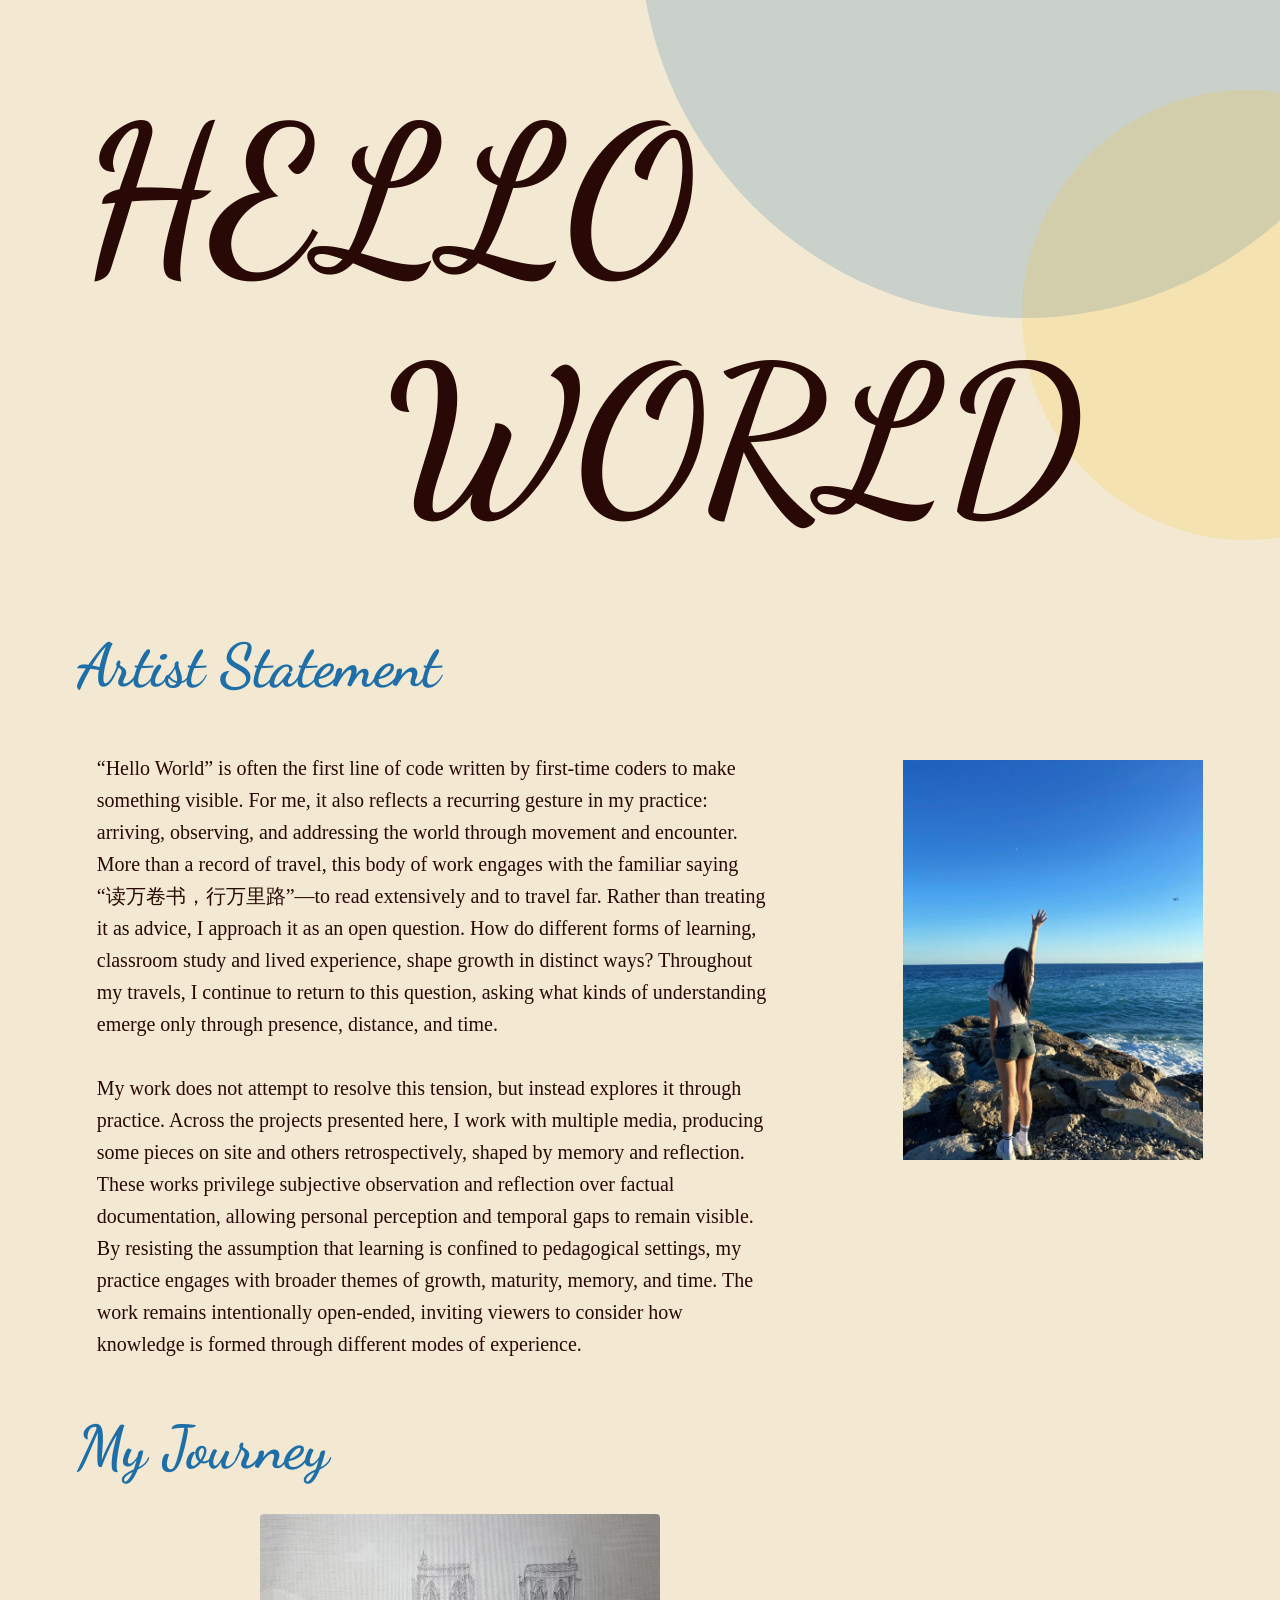
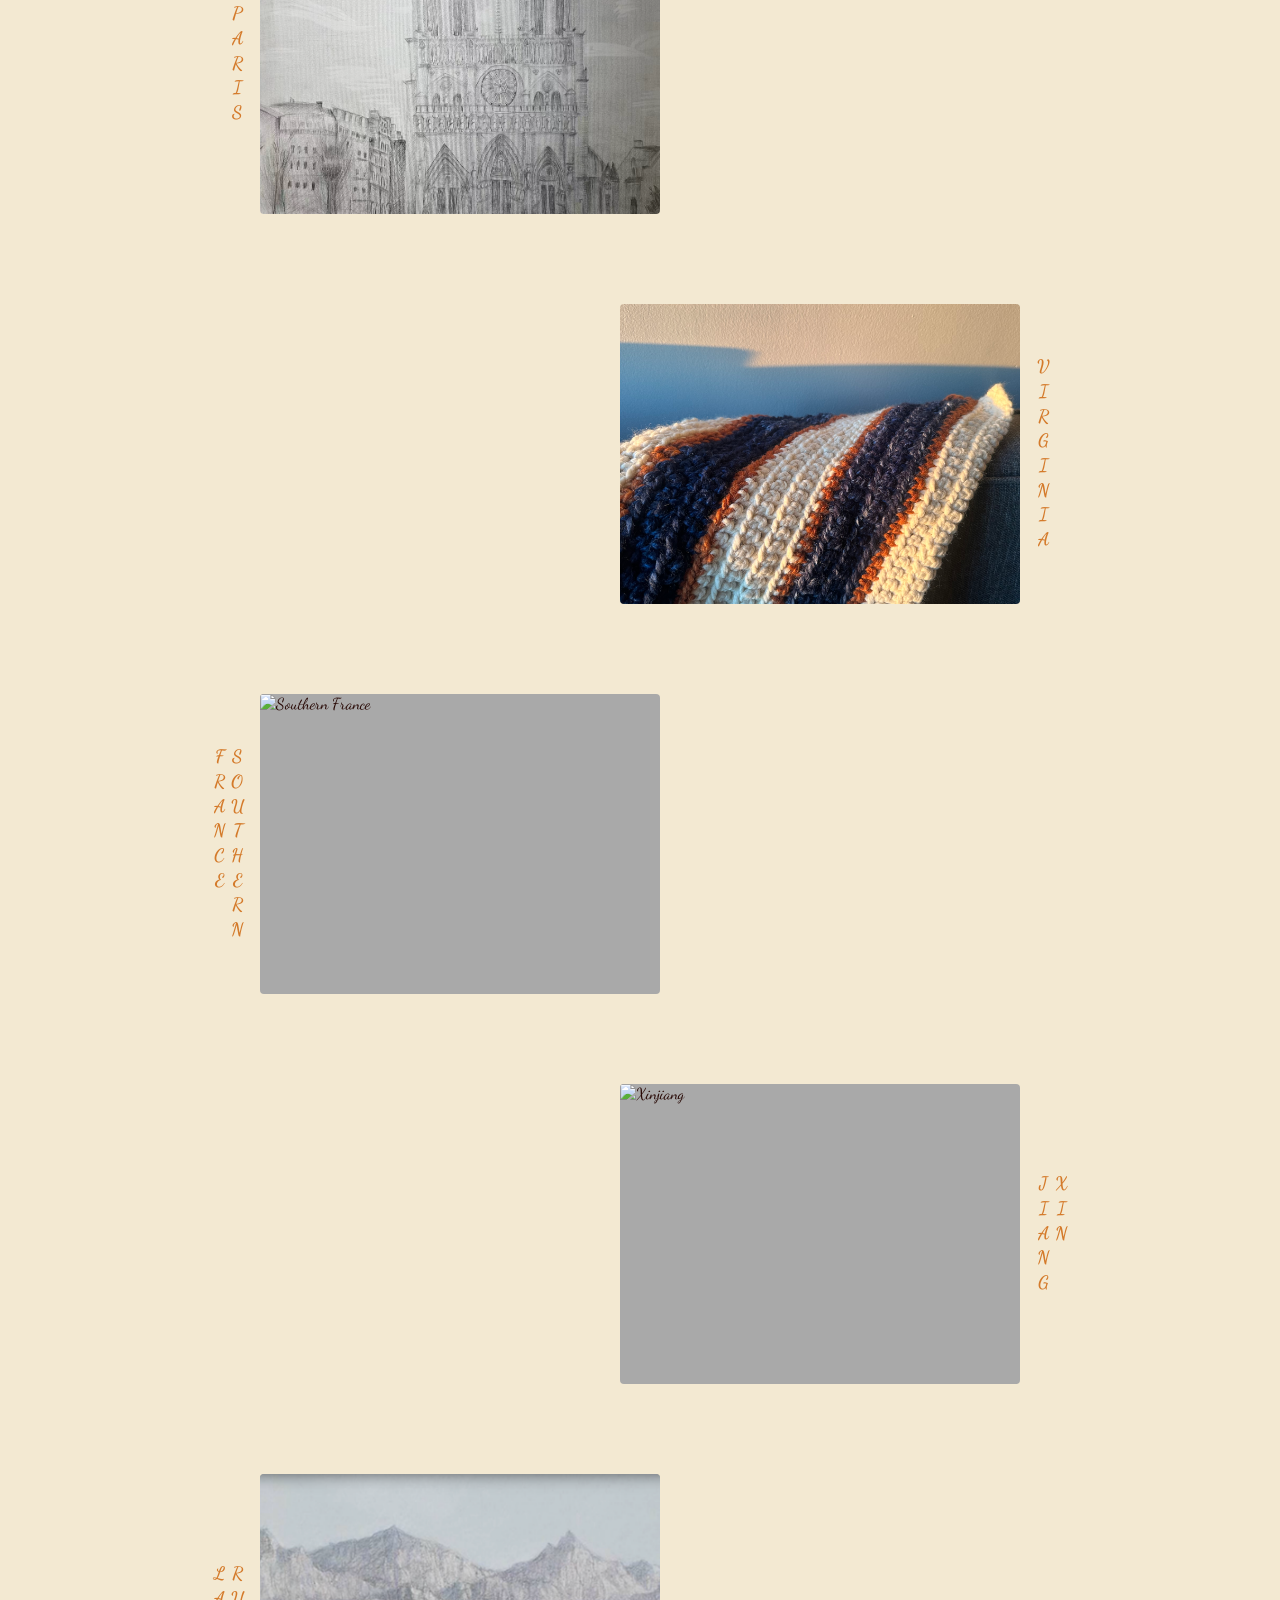
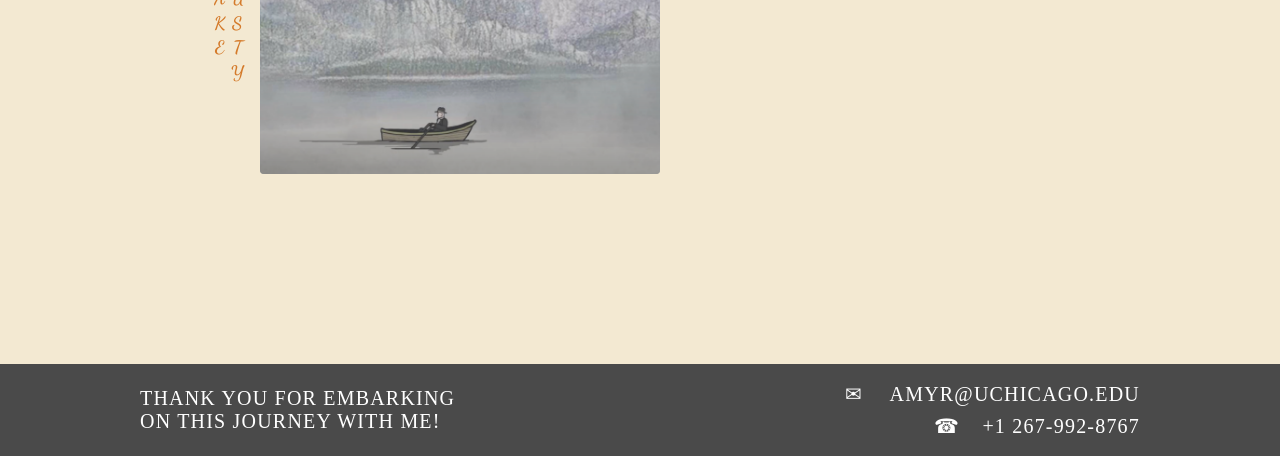
==== index.html @ 439ebb29 "virginia" ====
<!DOCTYPE html>
<html lang="en-US">
  <head>
    <meta charset="utf-8">
    <meta name="viewport" content="width=device-width, initial-scale=1.0">
    <meta name="author" content="Amy Ren">
    <meta name="description" content="MAAD Portfolio">
    <title>HELLO WORLD</title>
    <link rel="stylesheet" href="styles.css">
  </head>

  <body>
    <div class="blue-circle"></div>
    <div class="yellow-circle"></div>

    <section class="top">
      <div class="title">
        <h1 class="left">HELLO</h1>
        <h1 class="right">WORLD</h1>
      </div>
    </section>

    <section class="artist">
      <h2>Artist Statement</h2>
      <p>
        “Hello World” is often the first line of code written by first-time coders to make something visible. For me, it also reflects a recurring gesture in my practice: arriving, observing, and addressing the world through movement and encounter. More than a record of travel, this body of work engages with the familiar saying “读万卷书，行万里路”—to read extensively and to travel far. Rather than treating it as advice, I approach it as an open question. How do different forms of learning, classroom study and lived experience, shape growth in distinct ways? Throughout my travels, I continue to return to this question, asking what kinds of understanding emerge only through presence, distance, and time.
        <br><br>
        My work does not attempt to resolve this tension, but instead explores it through practice. Across the projects presented here, I work with multiple media, producing some pieces on site and others retrospectively, shaped by memory and reflection. These works privilege subjective observation and reflection over factual documentation, allowing personal perception and temporal gaps to remain visible. By resisting the assumption that learning is confined to pedagogical settings, my practice engages with broader themes of growth, maturity, memory, and time. The work remains intentionally open-ended, inviting viewers to consider how knowledge is formed through different modes of experience.
      </p>
      <img class="myimage" src="images/homepage.jpg" alt="Portrait photo">
    </section>

    <section class="journey">
      <h2>My Journey</h2>

      <div class="projects">
        <a href="paris/paris.html" class="project project-paris">
          <img src="images/paris1.png" alt="Paris">
          <span class="label">PARIS</span>
        </a>

        <a href="virginia/virginia.html" class="project project-uva">
          <img src="images/uva1.jpeg" alt="UVA">
          <span class="label">VIRGINIA</span>
        </a>

        <a href="https://www.wikipedia.org/" class="project project-sfrance">
          <img src="https://upload.wikimedia.org/wikipedia/commons/thumb/8/83/Solid_white_bordered.svg/960px-Solid_white_bordered.svg.png" alt="Southern France">
          <span class="label">SOUTHERN <br> FRANCE</span>
        </a>

        <a href="https://www.wikipedia.org/" class="project project-xjiang">
          <img src="https://upload.wikimedia.org/wikipedia/commons/thumb/8/83/Solid_white_bordered.svg/960px-Solid_white_bordered.svg.png" alt="Xinjiang">
          <span class="label">XIN <br>JIANG</span>
        </a>

        <a href="https://www.wikipedia.org/" class="project project-rlake">
          <img src="images/rlake1.png" alt="Rusty Lake">
          <span class="label">RUSTY <br>LAKE</span>
        </a>
      </div>
    </section>

    <footer class="site-footer">
      <div class="footer-inner">
        <div class="footer-note">THANK YOU FOR EMBARKING ON THIS JOURNEY WITH ME!</div>
        <div class="footer-contact">
          <div class="contact-row"><span class="contact-icon">✉</span><a href="mailto:amyr@uchicago.edu">AMYR@UCHICAGO.EDU</a></div>
          <div class="contact-row"><span class="contact-icon">☎</span><a href="tel:+12679928767">+1 267-992-8767</a></div>
        </div>
      </div>
    </footer>
  </body>
</html>
---- styles.css ----
@import url("https://fonts.googleapis.com/css2?family=Dancing+Script:wght@400..700&display=swap");

:root {
  --ink: #280905;
  --bg: #f3e9d2;
  --blue: #1e6fa8;
  --yellow: #f4c42f;
  --side: clamp(16px, 6vw, 100px);
  --top: clamp(40px, 8vw, 80px);
  --max: 1000px;
  --card-w: clamp(300px, 40vw, 400px);
  --card-h: clamp(200px, 30vw, 300px);
  --gap: clamp(90px, 10vh, 140px);
  --y1: clamp(140px, 18vh, 190px);
  --step: calc(var(--card-h) + var(--gap));
  --y2: calc(var(--y1) + var(--step));
  --y3: calc(var(--y1) + var(--step) * 2);
  --y4: calc(var(--y1) + var(--step) * 3);
  --y5: calc(var(--y1) + var(--step) * 4);
  --xL: 32%;
  --xR: 68%;
}

html,
body {
  overflow-x: hidden;
}

body {
  margin: 0;
  font-family: "Dancing Script", Georgia, serif;
  color: var(--ink);
  background: var(--bg);
  position: relative;
  z-index: 0;
}

h1 {
  margin: 0;
  font-size: 200px;
  line-height: 1.2;
}

h2 {
  margin: clamp(30px, 6vw, 60px) var(--side) clamp(12px, 3vw, 20px) var(--side);
  font-size: clamp(28px, 5vw, 60px);
  color: var(--blue);
}

p {
  margin: 10px var(--side) clamp(12px, 3vw, 18px) var(--side);
  max-width: 800px;
  padding: clamp(12px, 2vw, 20px);
  font-size: clamp(16px, 2.2vw, 20px);
  line-height: 1.6;
  font-family: Georgia, serif;
}

.blue-circle {
  position: absolute;
  border-radius: 50%;
  top: -50vh;
  right: -10vw;
  width: clamp(420px, 60vw, 800px);
  height: clamp(420px, 60vw, 800px);
  background: var(--blue);
  opacity: 0.2;
  pointer-events: none;
  z-index: -1;
}

.yellow-circle {
  position: absolute;
  border-radius: 50%;
  top: 10vh;
  right: -15vw;
  width: clamp(250px, 40vw, 450px);
  height: clamp(250px, 40vw, 450px);
  background: var(--yellow);
  opacity: 0.2;
  pointer-events: none;
  z-index: -1;
}

.top {
  position: relative;
  z-index: 1;
}

.title {
  margin: 80px 10px 10px 80px;
  width: 1000px;
  display: flex;
  flex-direction: column;
}

.left {
  align-self: flex-start;
}

.right {
  align-self: flex-end;
}

.artist {
  position: relative;
  z-index: 1;
  display: grid;
  grid-template-columns: minmax(0, 1fr) auto;
  column-gap: clamp(16px, 4vw, 40px);
  align-items: start;
}

.artist h2 {
  grid-column: 1/-1;
}

.artist p {
  grid-column: 1/2;
}

.myimage {
  grid-column: 2/3;
  width: clamp(200px, 26vw, 300px);
  height: clamp(260px, 34vw, 400px);
  object-fit: cover;
  margin-right: var(--side);
  margin-top: clamp(24px, 3vw, 44px);
}

.journey {
  position: relative;
  z-index: 1;
  padding-bottom: clamp(24px, 5vw, 50px);
}

.journey h2 {
  margin: clamp(8px, 1.6vw, 14px) var(--side) clamp(12px, 3vw, 18px) var(--side);
}

.projects {
  position: relative;
  width: min(calc(100% - (var(--side) * 2)), var(--max));
  margin: 0 auto;
  min-height: calc(var(--y5) + (var(--card-h) / 2) + 140px);
}

.project {
  position: absolute;
  transform: translate(-50%, -50%);
  text-decoration: none;
  color: inherit;
  z-index: 2;
  overflow: visible;
}

.project img {
  width: var(--card-w);
  height: var(--card-h);
  display: block;
  object-fit: cover;
  background: #a9a9a9;
  border-radius: 4px;
}

.project:hover img {
  opacity: 0.85;
}

.journey .label {
  position: absolute;
  top: 50%;
  transform: translateY(-50%);
  padding: 0;
  margin: 0;
  background: transparent;
  font-size: clamp(14px, 1.6vw, 18px);
  color: #d47a2a;
  letter-spacing: 0.15em;
  writing-mode: vertical-rl;
  text-orientation: upright;
  line-height: 1;
  font-weight: 800;
  white-space: nowrap;
}

.project-paris {
  left: var(--xL);
  top: var(--y1);
}

.project-paris .label {
  right: calc(100% + 14px);
}

.project-uva {
  left: var(--xR);
  top: var(--y2);
}

.project-uva .label {
  left: calc(100% + 14px);
}

.project-sfrance {
  left: var(--xL);
  top: var(--y3);
}

.project-sfrance .label {
  right: calc(100% + 14px);
}

.project-xjiang {
  left: var(--xR);
  top: var(--y4);
}

.project-xjiang .label {
  left: calc(100% + 14px);
}

.project-rlake {
  left: var(--xL);
  top: var(--y5);
}

.project-rlake .label {
  right: calc(100% + 14px);
}

.site-footer {
  position: relative;
  z-index: 1;
  background: #4a4a4a;
  color: #fff;
  padding: 18px 0;
}

.footer-inner {
  width: min(calc(100% - (var(--side) * 2)), var(--max));
  margin: 0 auto;
  display: flex;
  gap: 18px;
  align-items: center;
  justify-content: space-between;
}

.footer-note {
  font-family: Georgia, serif;
  font-size: 20px;
  letter-spacing: 0.06em;
  max-width: 320px;
  text-transform: uppercase;
}

.footer-contact {
  display: flex;
  flex-direction: column;
  gap: 8px;
  font-family: Georgia, serif;
  font-size: 20px;
  letter-spacing: 0.06em;
}

.contact-row {
  display: flex;
  gap: 10px;
  align-items: center;
  justify-content: flex-end;
}

.contact-icon {
  display: inline-block;
  width: 50px;
  text-align: center;
}

.footer-contact a {
  color: #fff;
  text-decoration: none;
}

.footer-contact a:hover {
  text-decoration: underline;
}

@media (max-width:1100px) {
  h1 {
    font-size: clamp(90px, 12vw, 200px);
  }

  .title {
    margin: var(--top) var(--side) 10px var(--side);
    width: min(100%, 1000px);
  }
}

@media (max-width:700px) {
  .artist {
    grid-template-columns: 1fr;
  }

  .myimage {
    grid-column: 1/-1;
    justify-self: center;
    width: min(85vw, 320px);
    height: auto;
    aspect-ratio: 3/4;
    margin-right: 0;
  }
}

@media (max-width:520px) {
  :root {
    --card-w: min(86vw, 360px);
    --card-h: clamp(170px, 40vw, 230px);
    --gap: clamp(110px, 14vh, 180px);
    --xL: 50%;
    --xR: 50%;
  }

  .projects {
    width: calc(100% - 32px);
    min-height: calc(var(--y5) + (var(--card-h) / 2) + 180px);
  }

  .journey .label {
    font-size: 14px;
    letter-spacing: 0.1em;
  }

  .project-paris .label,
  .project-sfrance .label,
  .project-rlake .label {
    right: auto;
    left: calc(100% + 12px);
  }

  .footer-inner {
    flex-direction: column;
    align-items: flex-start;
  }

  .contact-row {
    justify-content: flex-start;
  }
}
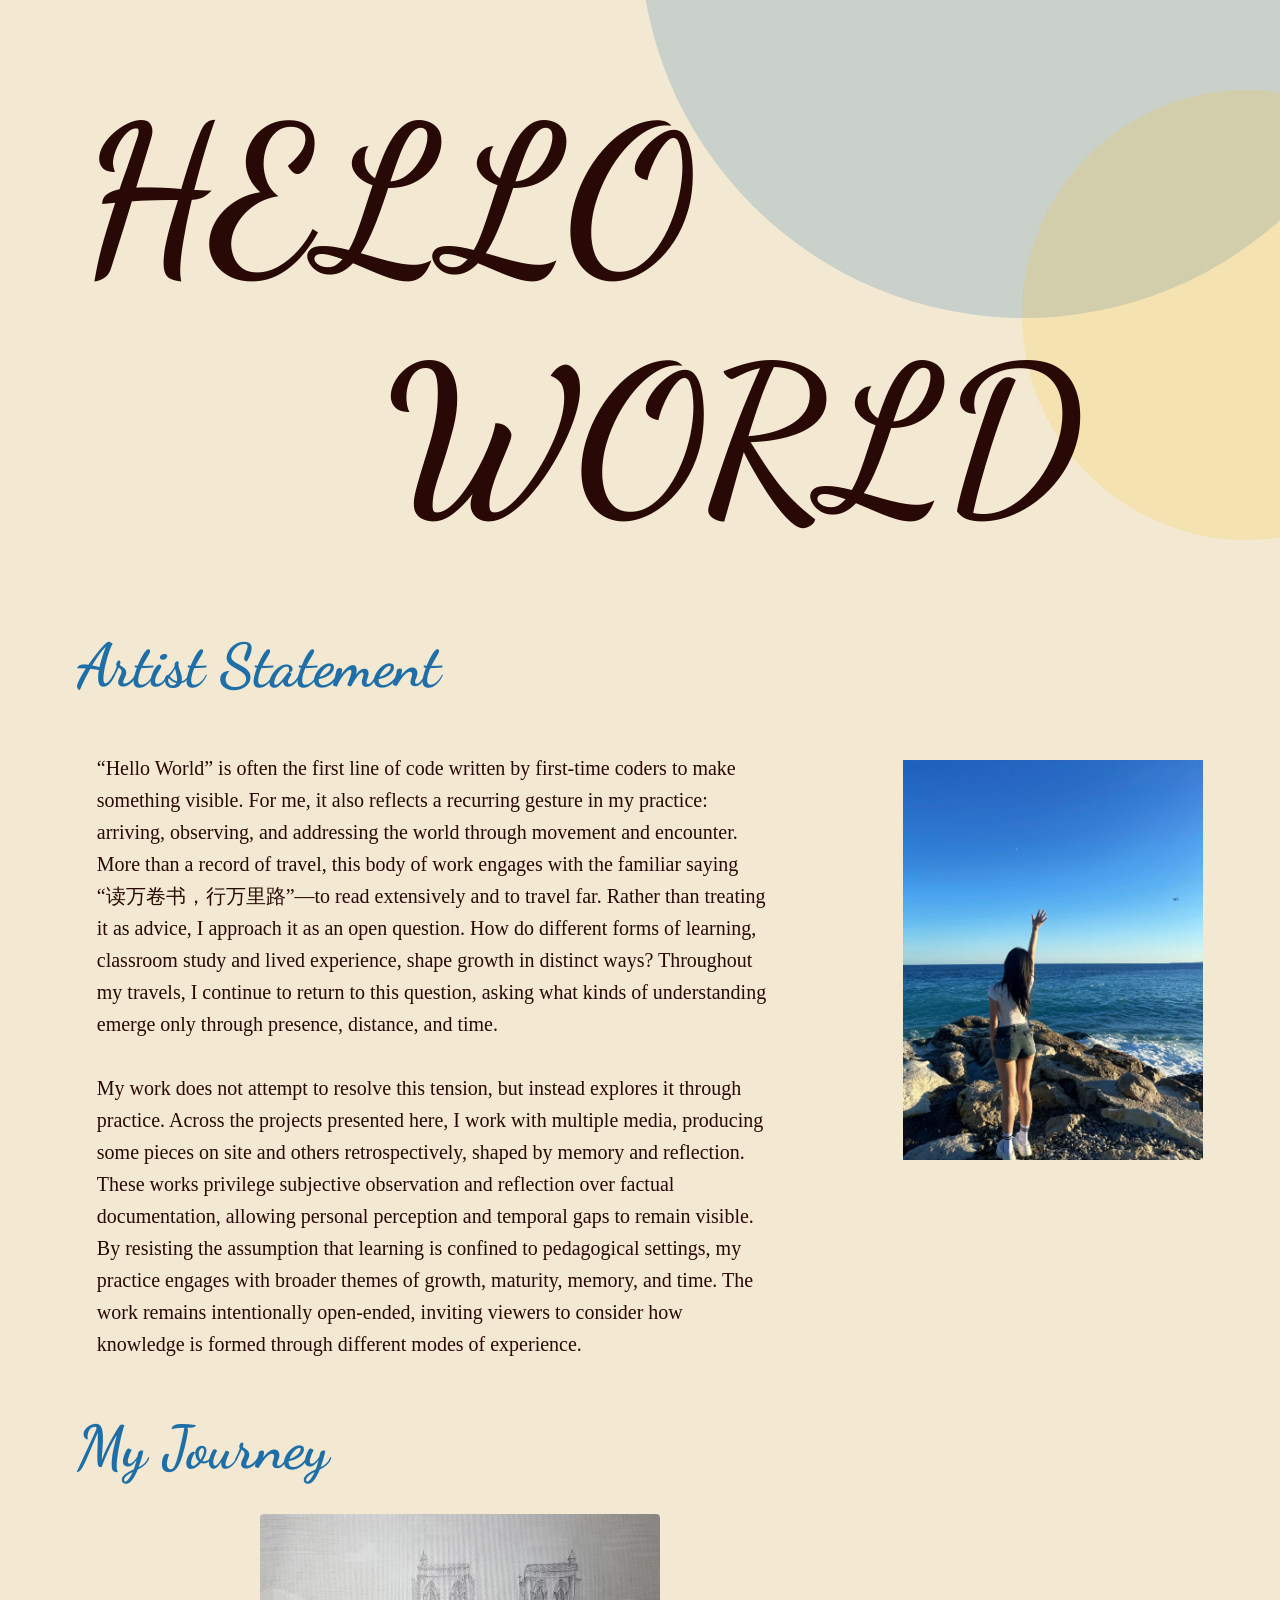
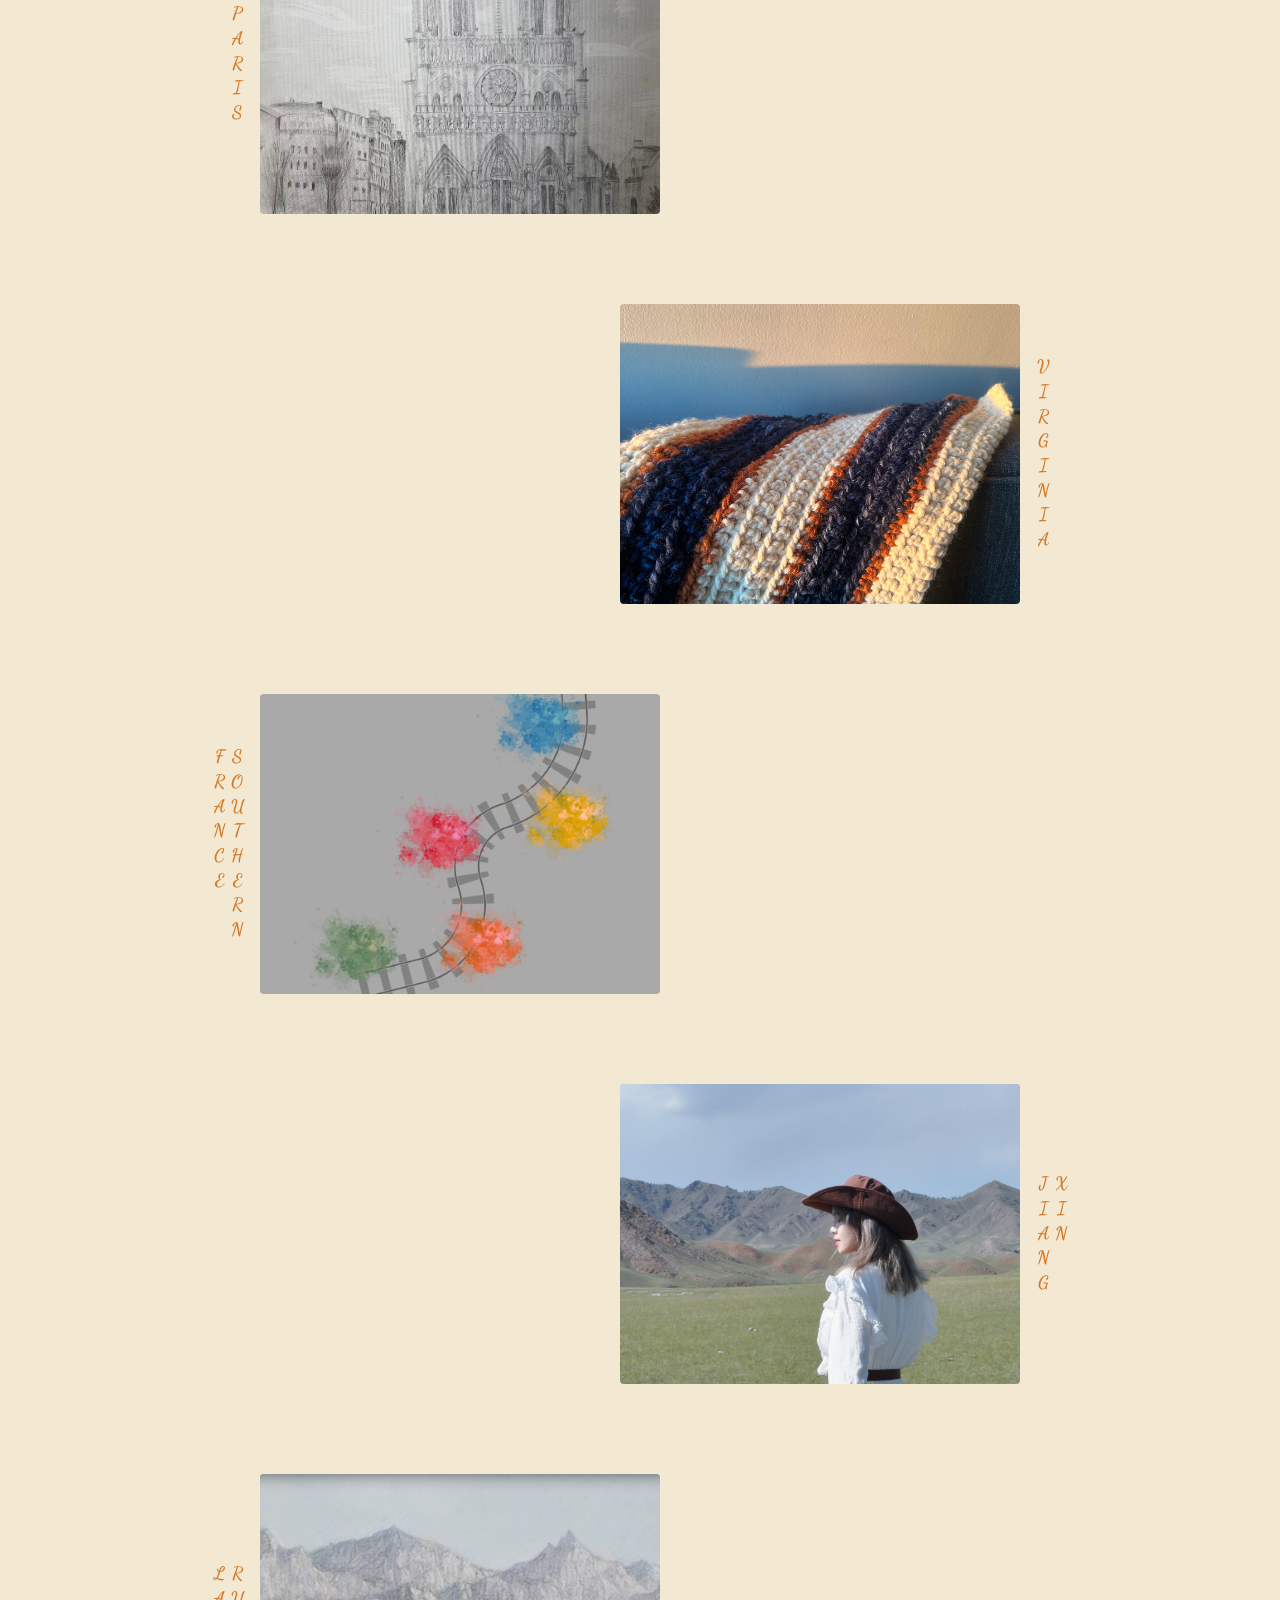
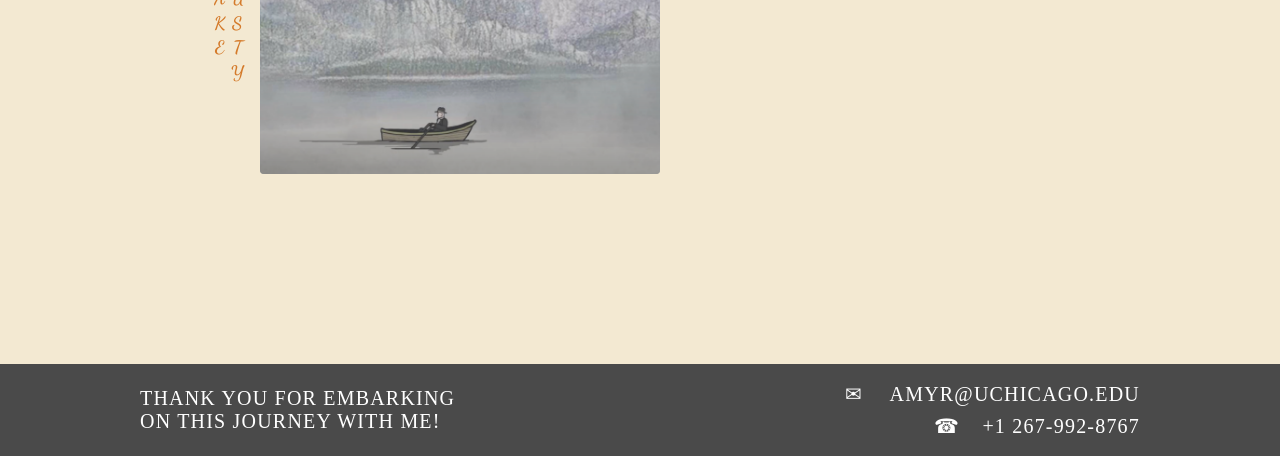
==== commit 647765f6: "2/23" ====
--- a/index.html
+++ b/index.html
@@ -44,17 +44,17 @@
           <span class="label">VIRGINIA</span>
         </a>
 
-        <a href="https://www.wikipedia.org/" class="project project-sfrance">
-          <img src="https://upload.wikimedia.org/wikipedia/commons/thumb/8/83/Solid_white_bordered.svg/960px-Solid_white_bordered.svg.png" alt="Southern France">
+        <a href="sfrance/sfrance.html" class="project project-sfrance">
+          <img src="images/sf0.png" alt="Southern France">
           <span class="label">SOUTHERN <br> FRANCE</span>
         </a>
 
-        <a href="https://www.wikipedia.org/" class="project project-xjiang">
-          <img src="https://upload.wikimedia.org/wikipedia/commons/thumb/8/83/Solid_white_bordered.svg/960px-Solid_white_bordered.svg.png" alt="Xinjiang">
+        <a href="xjiang/xjiang.html" class="project project-xjiang">
+          <img src="images/xjiang0.jpeg" alt="Xinjiang">
           <span class="label">XIN <br>JIANG</span>
         </a>
 
-        <a href="https://www.wikipedia.org/" class="project project-rlake">
+        <a href="rlake/rlake.html" class="project project-rlake">
           <img src="images/rlake1.png" alt="Rusty Lake">
           <span class="label">RUSTY <br>LAKE</span>
         </a>
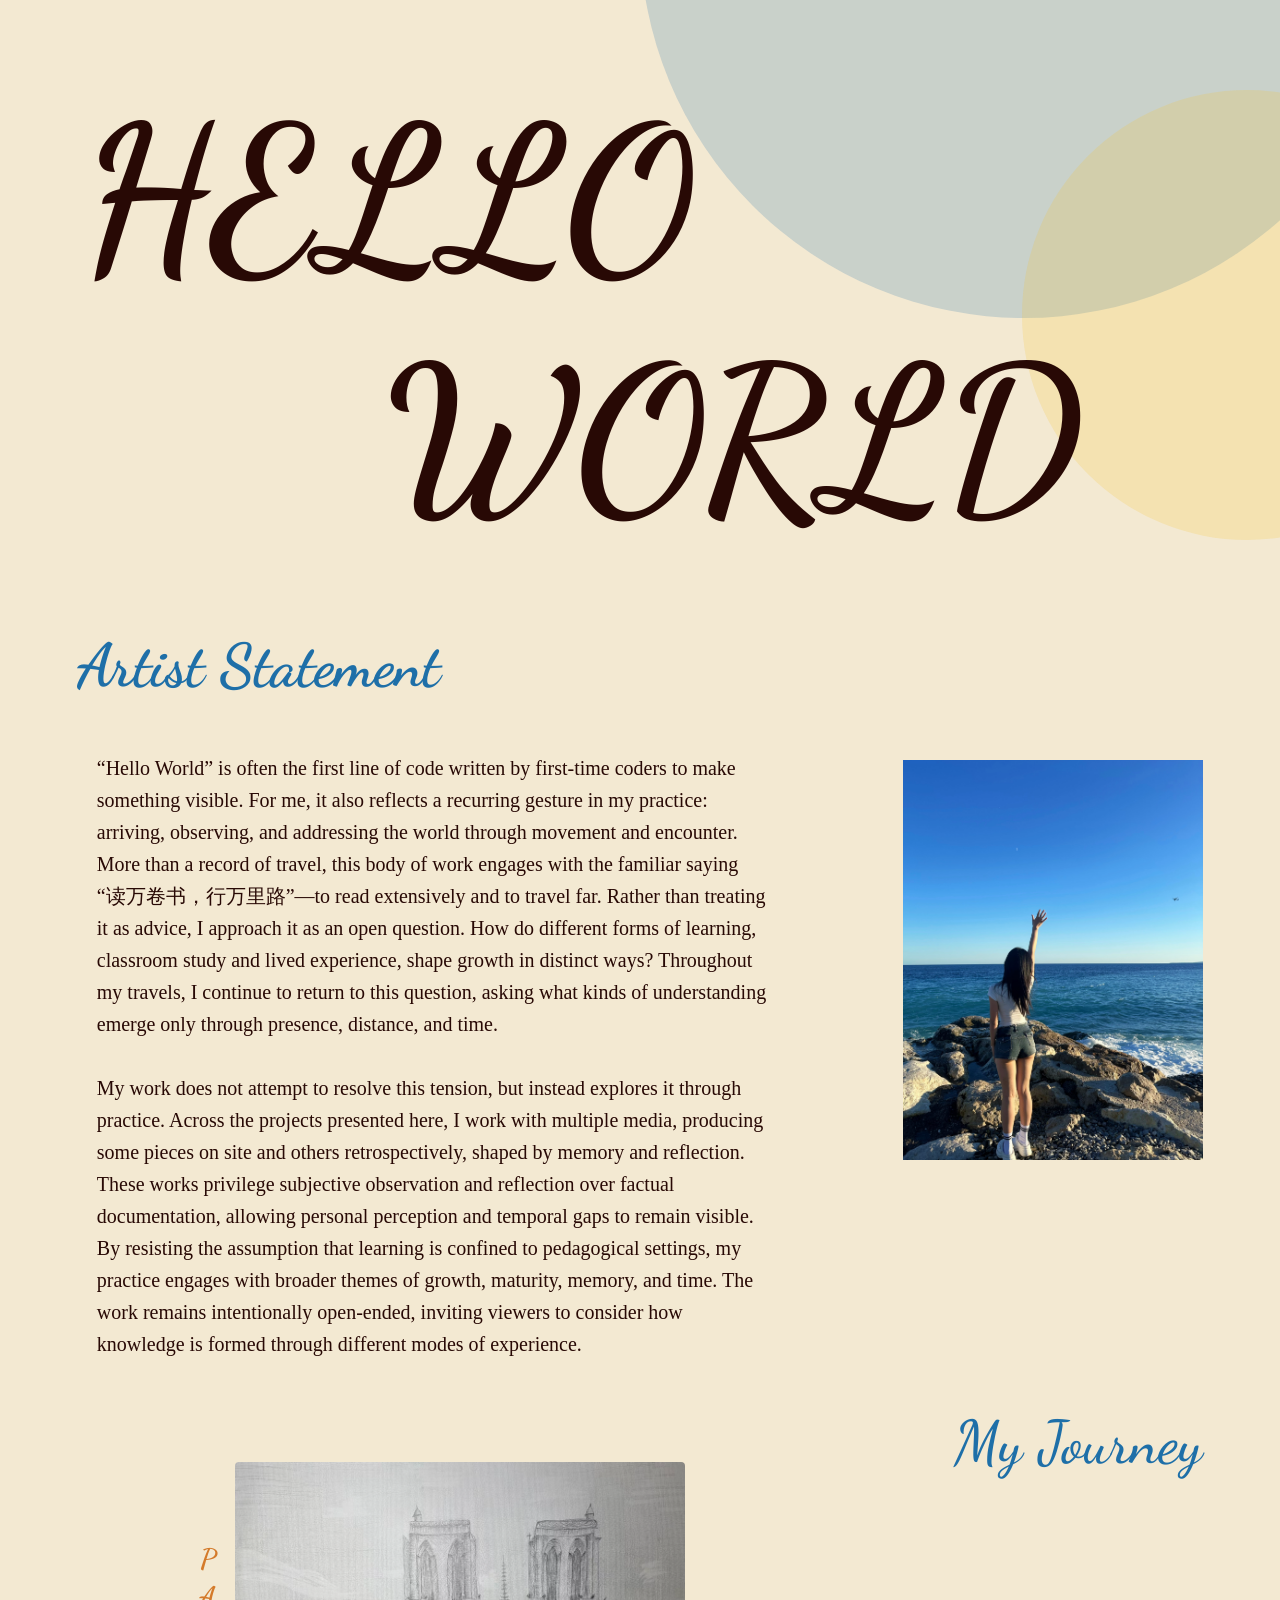
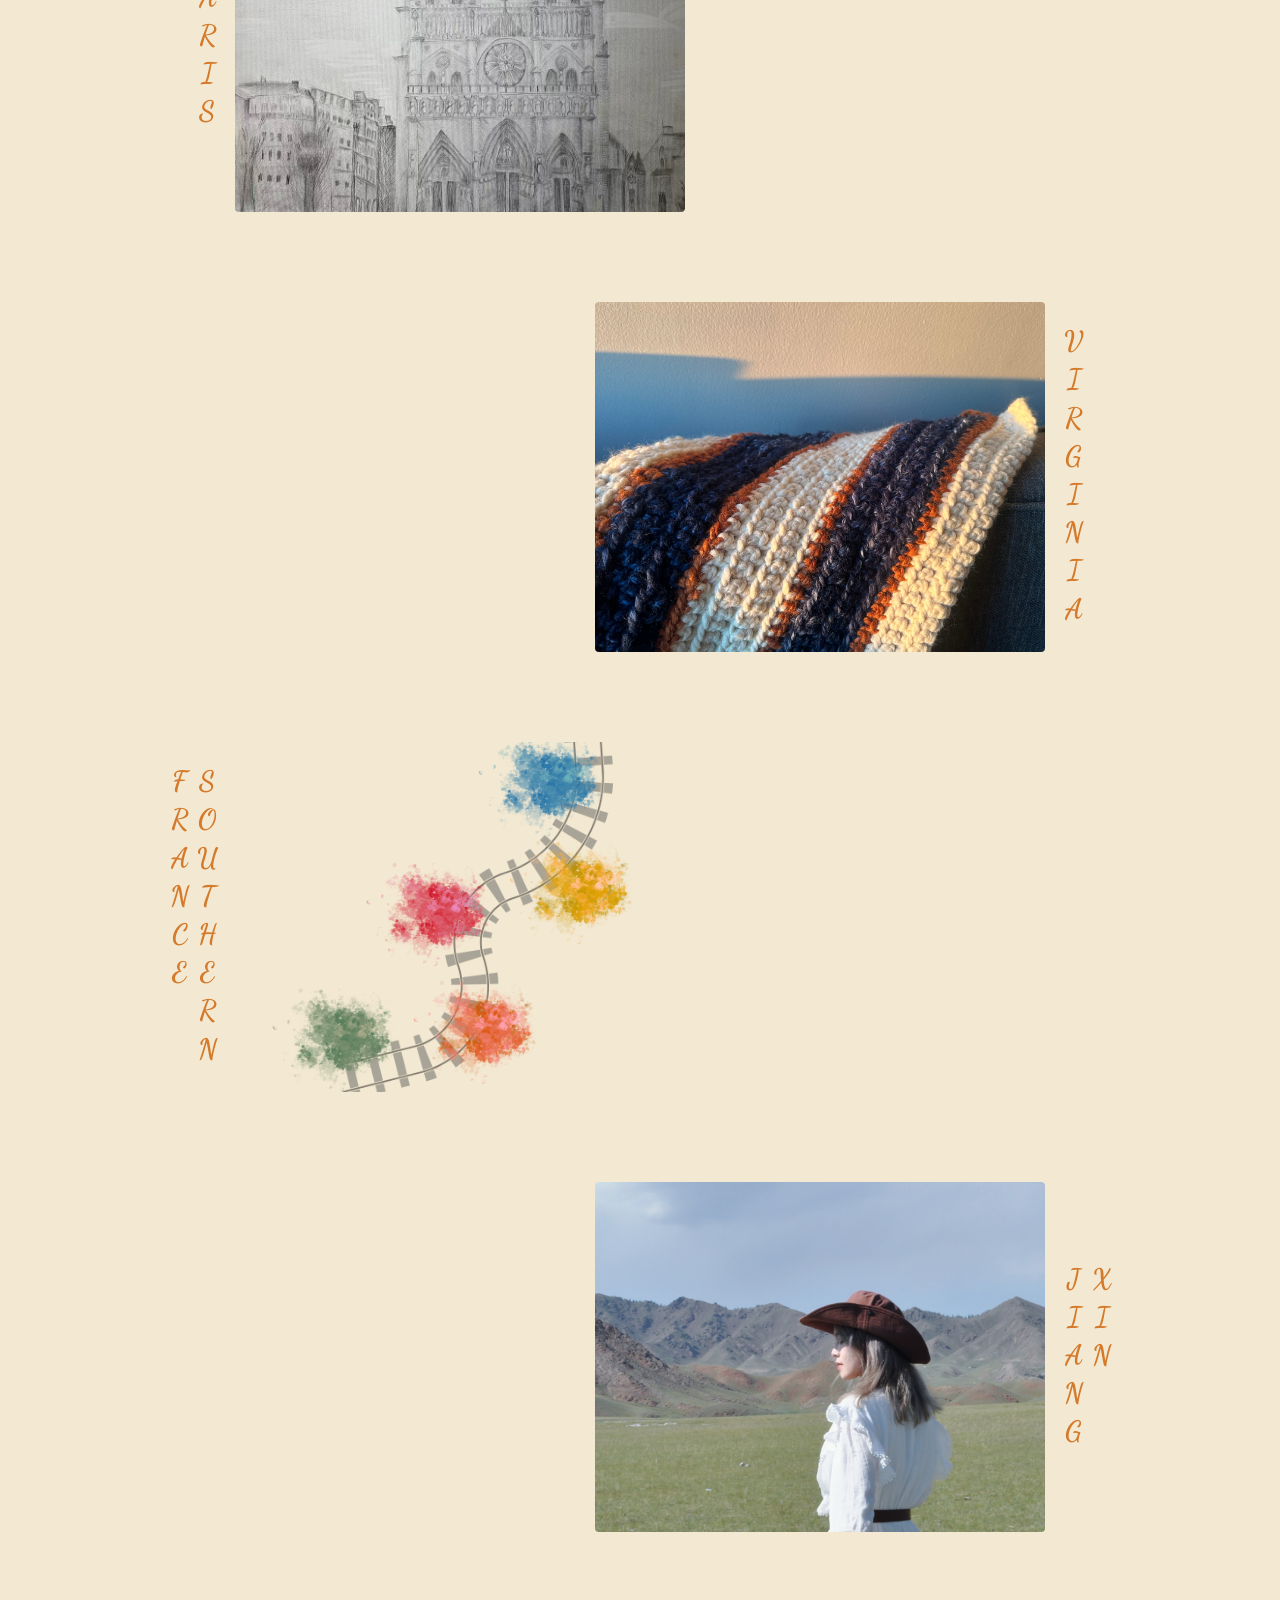
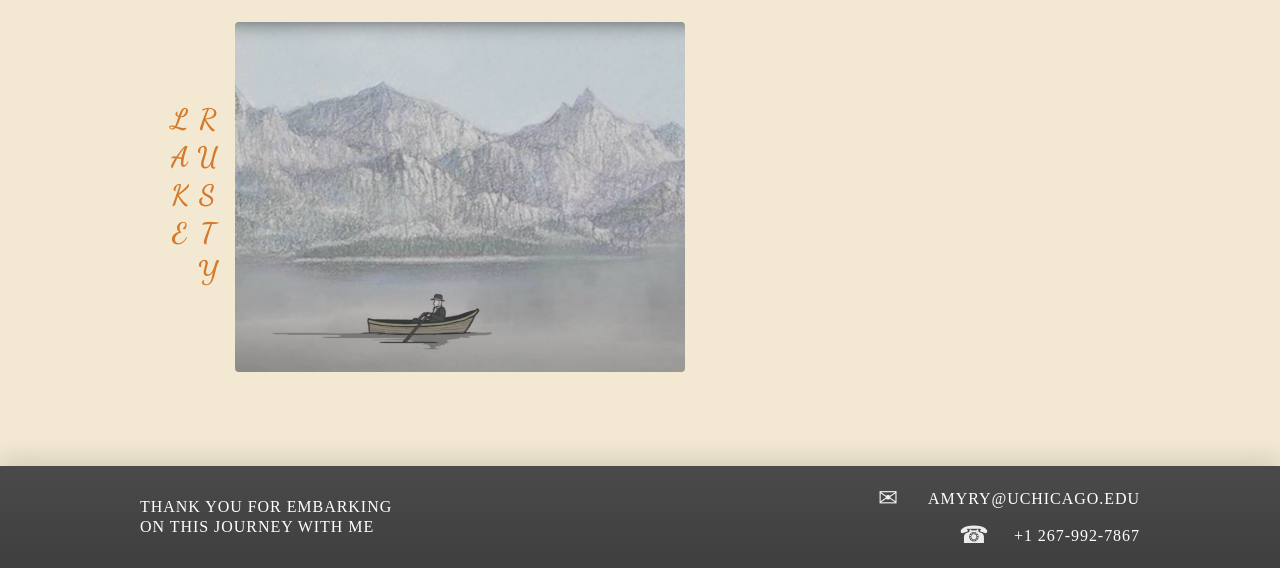
==== commit 299323ab: "2/25 update" ====
--- a/index.html
+++ b/index.html
@@ -28,11 +28,10 @@
         My work does not attempt to resolve this tension, but instead explores it through practice. Across the projects presented here, I work with multiple media, producing some pieces on site and others retrospectively, shaped by memory and reflection. These works privilege subjective observation and reflection over factual documentation, allowing personal perception and temporal gaps to remain visible. By resisting the assumption that learning is confined to pedagogical settings, my practice engages with broader themes of growth, maturity, memory, and time. The work remains intentionally open-ended, inviting viewers to consider how knowledge is formed through different modes of experience.
       </p>
       <img class="myimage" src="images/homepage.jpg" alt="Portrait photo">
+      <h2 class="myjourney-title">My Journey</h2>
     </section>
 
     <section class="journey">
-      <h2>My Journey</h2>
-
       <div class="projects">
         <a href="paris/paris.html" class="project project-paris">
           <img src="images/paris1.png" alt="Paris">
@@ -63,10 +62,10 @@
 
     <footer class="site-footer">
       <div class="footer-inner">
-        <div class="footer-note">THANK YOU FOR EMBARKING ON THIS JOURNEY WITH ME!</div>
+        <div class="footer-note">THANK YOU FOR EMBARKING<br>ON THIS JOURNEY WITH ME</div>
         <div class="footer-contact">
-          <div class="contact-row"><span class="contact-icon">✉</span><a href="mailto:amyr@uchicago.edu">AMYR@UCHICAGO.EDU</a></div>
-          <div class="contact-row"><span class="contact-icon">☎</span><a href="tel:+12679928767">+1 267-992-8767</a></div>
+          <div class="contact-row"><span class="contact-icon">✉</span><a href="mailto:amyry@uchicago.edu">AMYRY@UCHICAGO.EDU</a></div>
+          <div class="contact-row"><span class="contact-icon">☎</span><a href="tel:+12679927867">+1 267-992-7867</a></div>
         </div>
       </div>
     </footer>
--- a/styles.css
+++ b/styles.css
@@ -5,18 +5,22 @@
   --bg: #f3e9d2;
   --blue: #1e6fa8;
   --yellow: #f4c42f;
+
   --side: clamp(16px, 6vw, 100px);
   --top: clamp(40px, 8vw, 80px);
   --max: 1000px;
-  --card-w: clamp(300px, 40vw, 400px);
-  --card-h: clamp(200px, 30vw, 300px);
+
+  --card-w: clamp(350px, 50vw, 450px);
+  --card-h: clamp(250px, 40vw, 350px);
   --gap: clamp(90px, 10vh, 140px);
+
   --y1: clamp(140px, 18vh, 190px);
   --step: calc(var(--card-h) + var(--gap));
   --y2: calc(var(--y1) + var(--step));
-  --y3: calc(var(--y1) + var(--step) * 2);
-  --y4: calc(var(--y1) + var(--step) * 3);
-  --y5: calc(var(--y1) + var(--step) * 4);
+  --y3: calc(var(--y1) + (var(--step) * 2));
+  --y4: calc(var(--y1) + (var(--step) * 3));
+  --y5: calc(var(--y1) + (var(--step) * 4));
+
   --xL: 32%;
   --xR: 68%;
 }
@@ -24,15 +28,14 @@
 html,
 body {
   overflow-x: hidden;
+  margin: 0;
 }
 
 body {
-  margin: 0;
   font-family: "Dancing Script", Georgia, serif;
   color: var(--ink);
   background: var(--bg);
   position: relative;
-  z-index: 0;
 }
 
 h1 {
@@ -82,11 +85,6 @@
   z-index: -1;
 }
 
-.top {
-  position: relative;
-  z-index: 1;
-}
-
 .title {
   margin: 80px 10px 10px 80px;
   width: 1000px;
@@ -103,8 +101,6 @@
 }
 
 .artist {
-  position: relative;
-  z-index: 1;
   display: grid;
   grid-template-columns: minmax(0, 1fr) auto;
   column-gap: clamp(16px, 4vw, 40px);
@@ -128,21 +124,28 @@
   margin-top: clamp(24px, 3vw, 44px);
 }
 
+.myjourney-title {
+  grid-column: 2/3;
+  justify-self: end;
+  align-self: start;
+  margin: clamp(8px, 1.6vw, 14px) var(--side) 0 0;
+  text-align: right;
+  white-space: nowrap;
+  font-size: clamp(28px, 5vw, 60px);
+  color: var(--blue);
+  font-weight: 500;
+  line-height: 1.05;
+}
+
 .journey {
-  position: relative;
-  z-index: 1;
-  padding-bottom: clamp(24px, 5vw, 50px);
-}
-
-.journey h2 {
-  margin: clamp(8px, 1.6vw, 14px) var(--side) clamp(12px, 3vw, 18px) var(--side);
+  padding-bottom: clamp(10px, 2.5vw, 24px);
 }
 
 .projects {
   position: relative;
   width: min(calc(100% - (var(--side) * 2)), var(--max));
   margin: 0 auto;
-  min-height: calc(var(--y5) + (var(--card-h) / 2) + 140px);
+  min-height: calc(var(--y5) + (var(--card-h) / 2) + 70px);
 }
 
 .project {
@@ -150,7 +153,6 @@
   transform: translate(-50%, -50%);
   text-decoration: none;
   color: inherit;
-  z-index: 2;
   overflow: visible;
 }
 
@@ -159,7 +161,7 @@
   height: var(--card-h);
   display: block;
   object-fit: cover;
-  background: #a9a9a9;
+  background: transparent;
   border-radius: 4px;
 }
 
@@ -167,20 +169,20 @@
   opacity: 0.85;
 }
 
-.journey .label {
+.label {
   position: absolute;
   top: 50%;
   transform: translateY(-50%);
+  margin: 0;
   padding: 0;
-  margin: 0;
   background: transparent;
-  font-size: clamp(14px, 1.6vw, 18px);
+  font-size: clamp(18px, 2.2vw, 28px);
   color: #d47a2a;
   letter-spacing: 0.15em;
   writing-mode: vertical-rl;
   text-orientation: upright;
   line-height: 1;
-  font-weight: 800;
+  font-weight: 900;
   white-space: nowrap;
 }
 
@@ -189,52 +191,51 @@
   top: var(--y1);
 }
 
-.project-paris .label {
-  right: calc(100% + 14px);
-}
-
 .project-uva {
   left: var(--xR);
   top: var(--y2);
 }
 
-.project-uva .label {
-  left: calc(100% + 14px);
-}
-
 .project-sfrance {
   left: var(--xL);
   top: var(--y3);
 }
 
-.project-sfrance .label {
-  right: calc(100% + 14px);
-}
-
 .project-xjiang {
   left: var(--xR);
   top: var(--y4);
 }
 
-.project-xjiang .label {
-  left: calc(100% + 14px);
-}
-
 .project-rlake {
   left: var(--xL);
   top: var(--y5);
 }
 
+.project-paris .label {
+  right: calc(100% + 14px);
+}
+
+.project-sfrance .label {
+  right: calc(100% + 14px);
+}
+
 .project-rlake .label {
   right: calc(100% + 14px);
 }
 
+.project-uva .label {
+  left: calc(100% + 14px);
+}
+
+.project-xjiang .label {
+  left: calc(100% + 14px);
+}
+
 .site-footer {
-  position: relative;
-  z-index: 1;
-  background: #4a4a4a;
+  background: linear-gradient(180deg, #4a4a4a 0%, #3f3f3f 100%);
   color: #fff;
   padding: 18px 0;
+  box-shadow: 0 -8px 22px rgba(0, 0, 0, 0.12);
 }
 
 .footer-inner {
@@ -248,19 +249,24 @@
 
 .footer-note {
   font-family: Georgia, serif;
-  font-size: 20px;
+  font-size: 16px;
   letter-spacing: 0.06em;
   max-width: 320px;
   text-transform: uppercase;
-}
+  line-height: 1.25;
+  font-weight: 200;
+}
+
 
 .footer-contact {
   display: flex;
   flex-direction: column;
   gap: 8px;
   font-family: Georgia, serif;
-  font-size: 20px;
+  font-size: 16px;
   letter-spacing: 0.06em;
+  line-height: 1.2;
+  font-weight: 200;
 }
 
 .contact-row {
@@ -272,8 +278,10 @@
 
 .contact-icon {
   display: inline-block;
-  width: 50px;
+  width: 58px;
   text-align: center;
+  opacity: 0.9;
+  font-size: 24px;
 }
 
 .footer-contact a {
@@ -309,6 +317,13 @@
     aspect-ratio: 3/4;
     margin-right: 0;
   }
+
+  .myjourney-title {
+    grid-column: 1/-1;
+    justify-self: center;
+    margin: 18px 0 0 0;
+    text-align: center;
+  }
 }
 
 @media (max-width:520px) {
@@ -322,11 +337,11 @@
 
   .projects {
     width: calc(100% - 32px);
-    min-height: calc(var(--y5) + (var(--card-h) / 2) + 180px);
-  }
-
-  .journey .label {
-    font-size: 14px;
+    min-height: calc(var(--y5) + (var(--card-h) / 2) + 110px);
+  }
+
+  .label {
+    font-size: clamp(16px, 4.6vw, 24px);
     letter-spacing: 0.1em;
   }
 
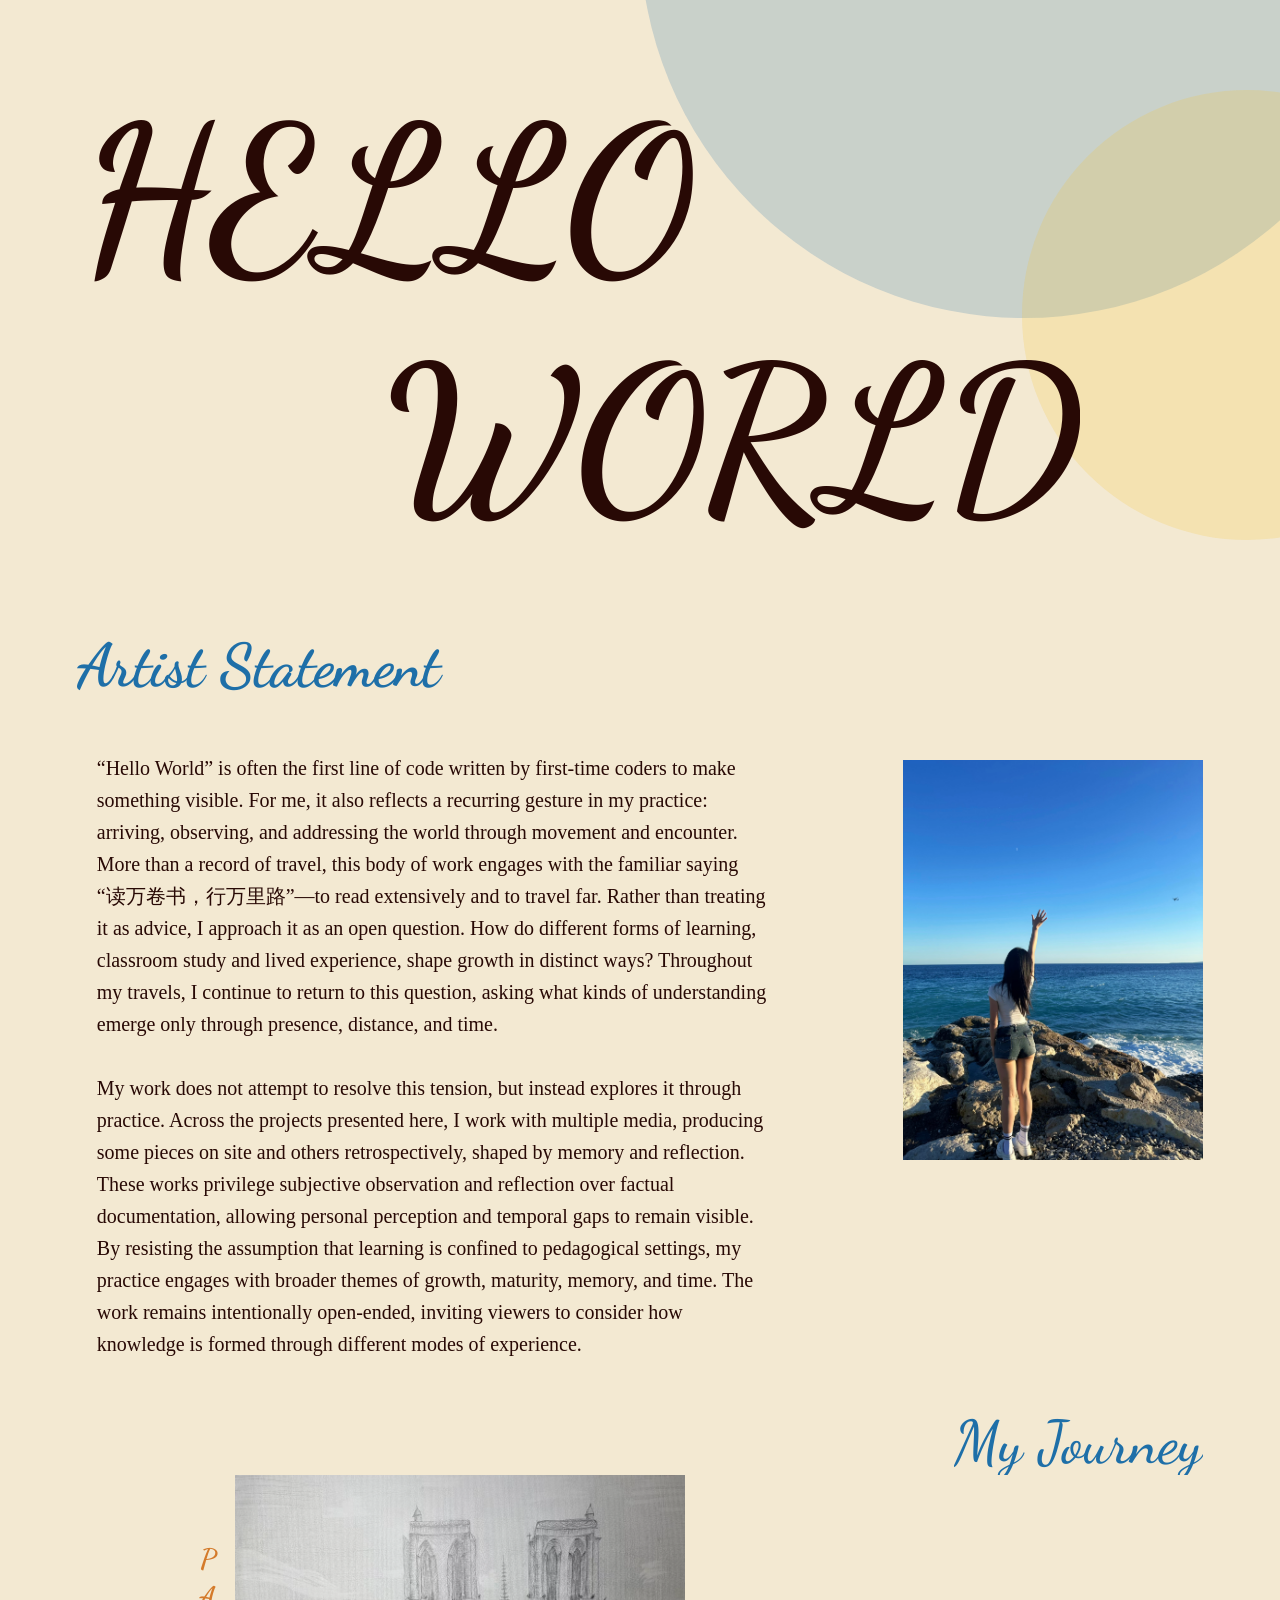
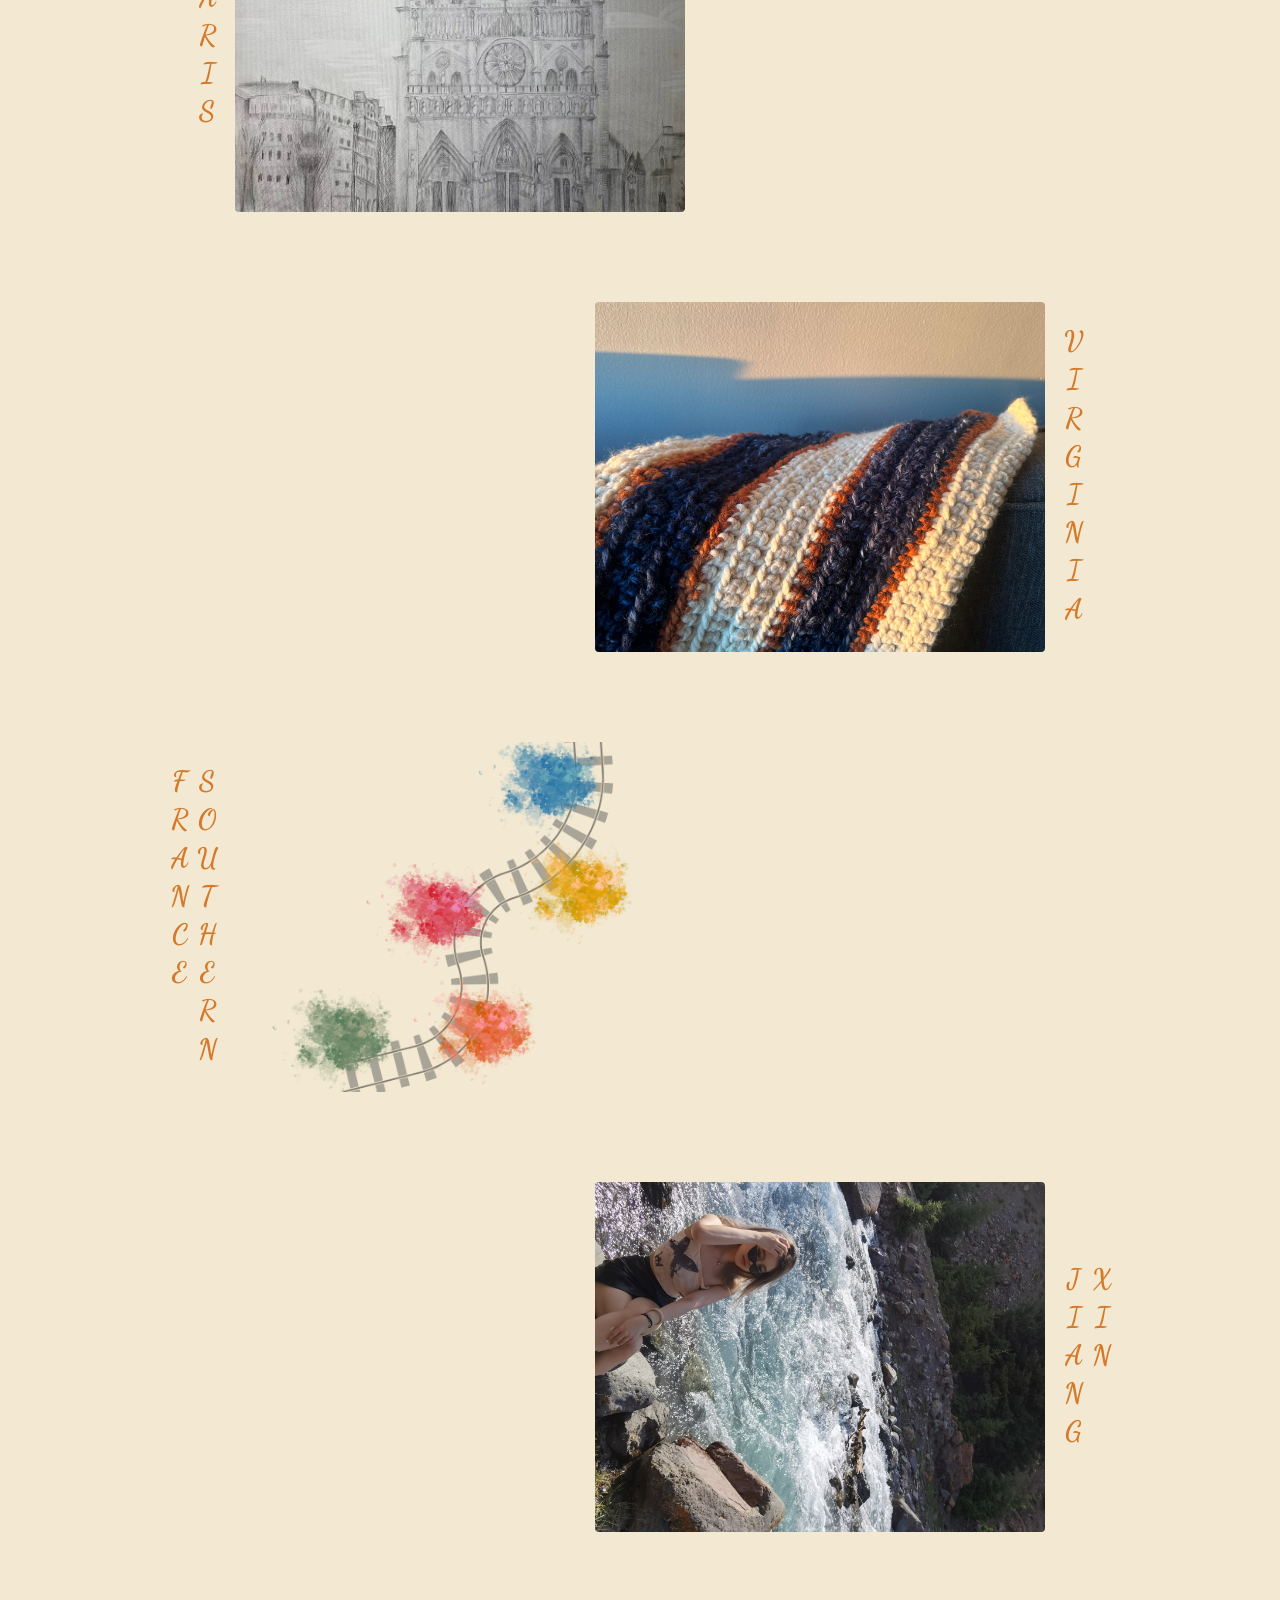
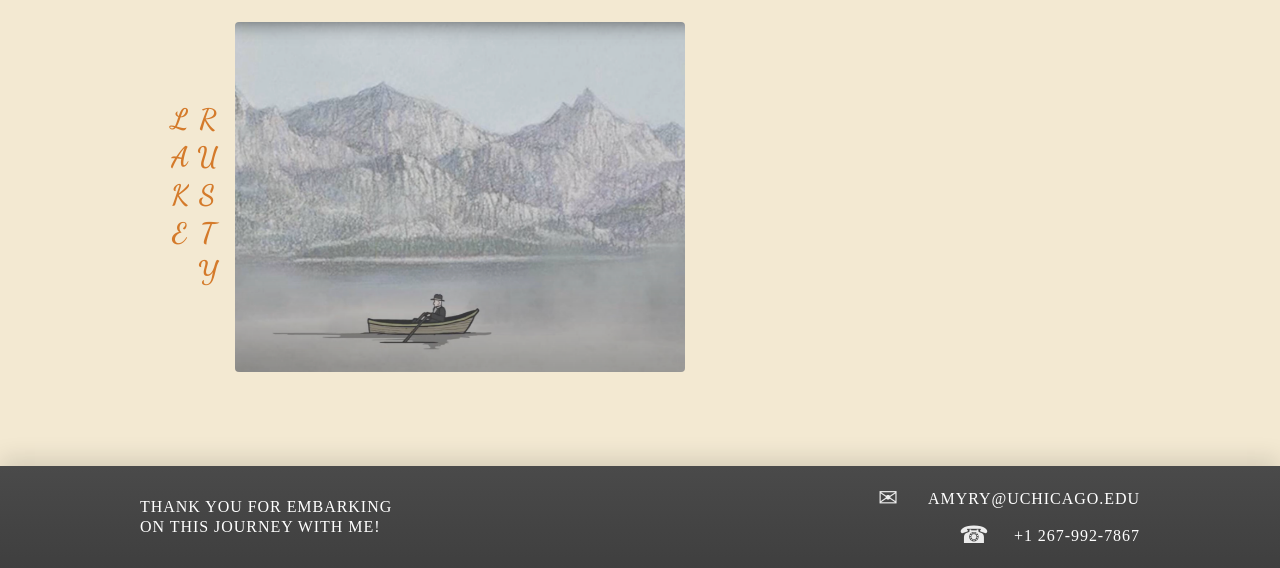
==== commit 2eacd03a: "2/28-everything except for sfrance" ====
--- a/index.html
+++ b/index.html
@@ -37,22 +37,18 @@
           <img src="images/paris1.png" alt="Paris">
           <span class="label">PARIS</span>
         </a>
-
         <a href="virginia/virginia.html" class="project project-uva">
           <img src="images/uva1.jpeg" alt="UVA">
           <span class="label">VIRGINIA</span>
         </a>
-
         <a href="sfrance/sfrance.html" class="project project-sfrance">
           <img src="images/sf0.png" alt="Southern France">
           <span class="label">SOUTHERN <br> FRANCE</span>
         </a>
-
         <a href="xjiang/xjiang.html" class="project project-xjiang">
-          <img src="images/xjiang0.jpeg" alt="Xinjiang">
+          <img src="images/xj5.jpeg" alt="Xinjiang">
           <span class="label">XIN <br>JIANG</span>
         </a>
-
         <a href="rlake/rlake.html" class="project project-rlake">
           <img src="images/rlake1.png" alt="Rusty Lake">
           <span class="label">RUSTY <br>LAKE</span>
@@ -62,12 +58,12 @@
 
     <footer class="site-footer">
       <div class="footer-inner">
-        <div class="footer-note">THANK YOU FOR EMBARKING<br>ON THIS JOURNEY WITH ME</div>
+        <div class="footer-note">THANK YOU FOR EMBARKING<br>ON THIS JOURNEY WITH ME!</div>
         <div class="footer-contact">
           <div class="contact-row"><span class="contact-icon">✉</span><a href="mailto:amyry@uchicago.edu">AMYRY@UCHICAGO.EDU</a></div>
-          <div class="contact-row"><span class="contact-icon">☎</span><a href="tel:+12679927867">+1 267-992-7867</a></div>
+          <div class="contact-row"><span class="contact-icon">☎</span><a href="tel:+1 2679927867">+1 267-992-7867</a></div>
         </div>
       </div>
     </footer>
   </body>
-</html>
+</html>
--- a/styles.css
+++ b/styles.css
@@ -5,28 +5,23 @@
   --bg: #f3e9d2;
   --blue: #1e6fa8;
   --yellow: #f4c42f;
-
   --side: clamp(16px, 6vw, 100px);
   --top: clamp(40px, 8vw, 80px);
   --max: 1000px;
-
   --card-w: clamp(350px, 50vw, 450px);
   --card-h: clamp(250px, 40vw, 350px);
   --gap: clamp(90px, 10vh, 140px);
-
   --y1: clamp(140px, 18vh, 190px);
   --step: calc(var(--card-h) + var(--gap));
   --y2: calc(var(--y1) + var(--step));
   --y3: calc(var(--y1) + (var(--step) * 2));
   --y4: calc(var(--y1) + (var(--step) * 3));
   --y5: calc(var(--y1) + (var(--step) * 4));
-
   --xL: 32%;
   --xR: 68%;
 }
 
-html,
-body {
+* {
   overflow-x: hidden;
   margin: 0;
 }
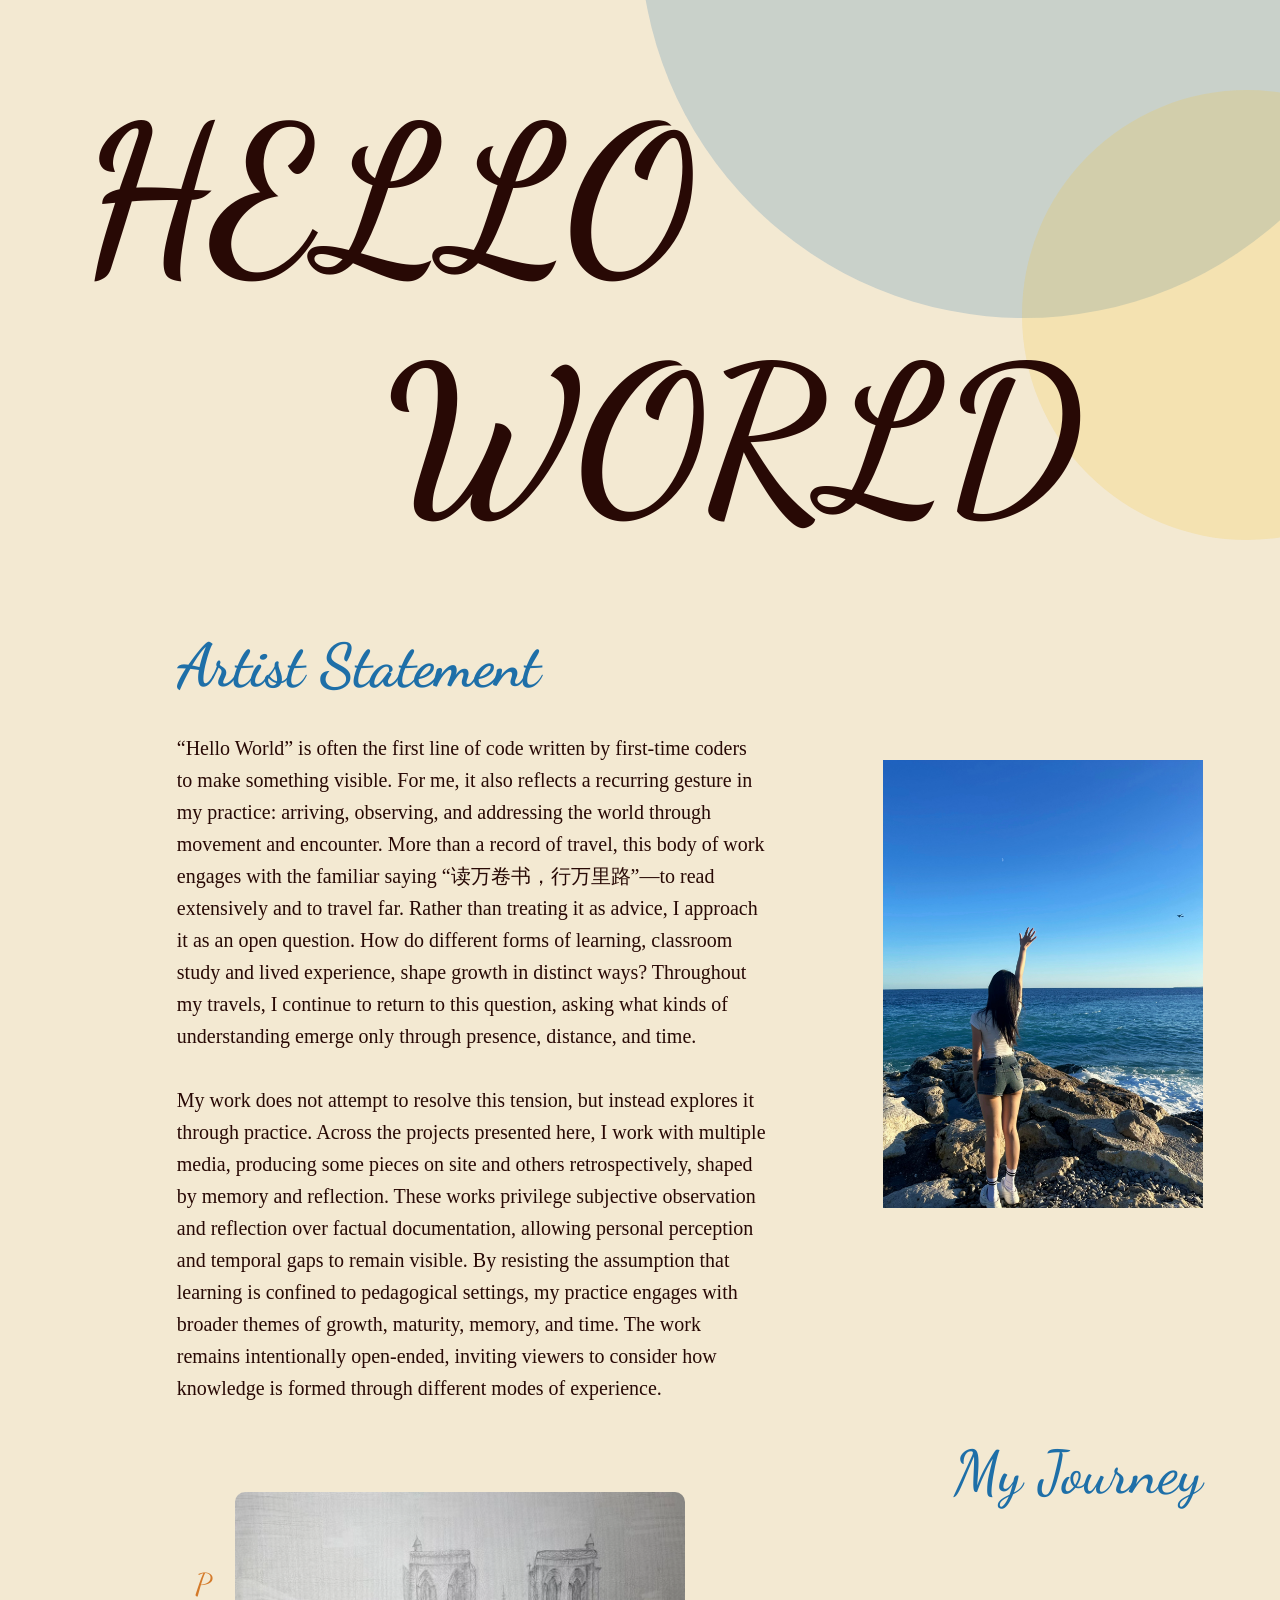
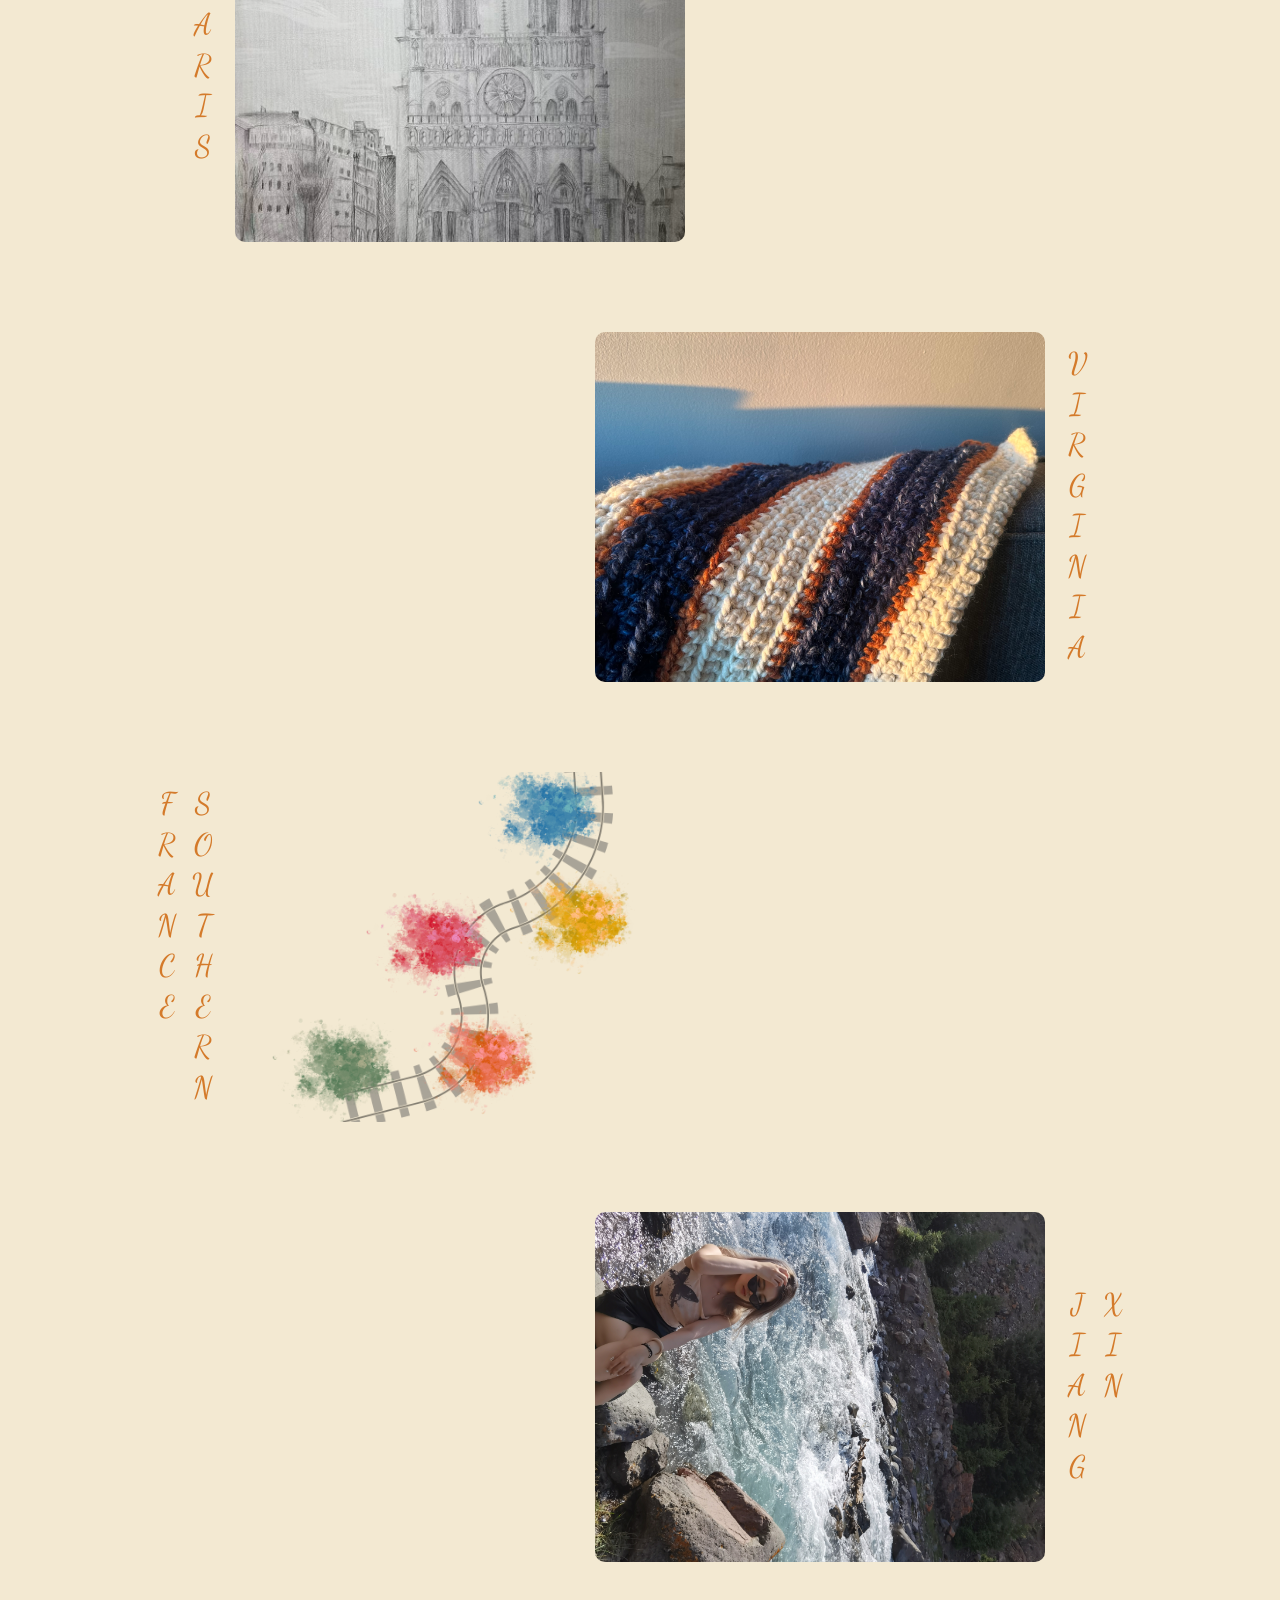
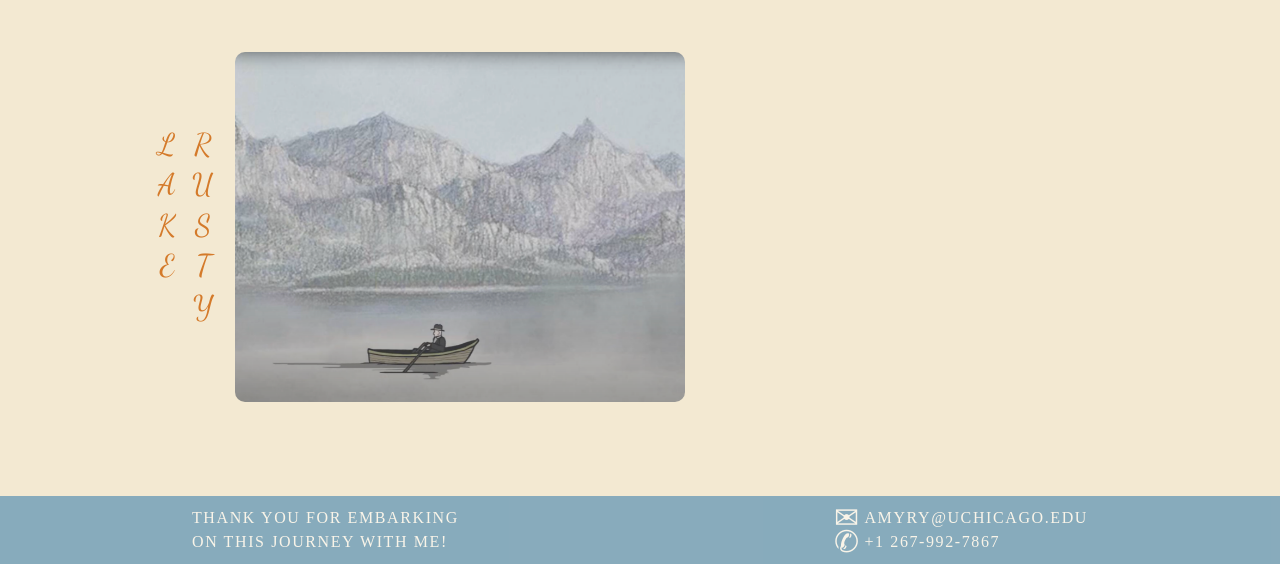
==== commit 71b1d489: "3/2 (final)" ====
--- a/index.html
+++ b/index.html
@@ -1,67 +1,68 @@
 <!DOCTYPE html>
 <html lang="en-US">
   <head>
-    <meta charset="utf-8">
-    <meta name="viewport" content="width=device-width, initial-scale=1.0">
-    <meta name="author" content="Amy Ren">
-    <meta name="description" content="MAAD Portfolio">
+    <meta charset="utf-8" />
+    <meta name="viewport" content="width=device-width, initial-scale=1.0" />
     <title>HELLO WORLD</title>
-    <link rel="stylesheet" href="styles.css">
+    <link rel="stylesheet" href="styles.css" />
   </head>
 
   <body>
     <div class="blue-circle"></div>
     <div class="yellow-circle"></div>
-
-    <section class="top">
-      <div class="title">
-        <h1 class="left">HELLO</h1>
-        <h1 class="right">WORLD</h1>
-      </div>
-    </section>
+    <div class="title">
+      <h1 class="left">HELLO</h1>
+      <h1 class="right">WORLD</h1>
+    </div>
 
     <section class="artist">
       <h2>Artist Statement</h2>
       <p>
         “Hello World” is often the first line of code written by first-time coders to make something visible. For me, it also reflects a recurring gesture in my practice: arriving, observing, and addressing the world through movement and encounter. More than a record of travel, this body of work engages with the familiar saying “读万卷书，行万里路”—to read extensively and to travel far. Rather than treating it as advice, I approach it as an open question. How do different forms of learning, classroom study and lived experience, shape growth in distinct ways? Throughout my travels, I continue to return to this question, asking what kinds of understanding emerge only through presence, distance, and time.
-        <br><br>
+        <br /><br />
         My work does not attempt to resolve this tension, but instead explores it through practice. Across the projects presented here, I work with multiple media, producing some pieces on site and others retrospectively, shaped by memory and reflection. These works privilege subjective observation and reflection over factual documentation, allowing personal perception and temporal gaps to remain visible. By resisting the assumption that learning is confined to pedagogical settings, my practice engages with broader themes of growth, maturity, memory, and time. The work remains intentionally open-ended, inviting viewers to consider how knowledge is formed through different modes of experience.
       </p>
-      <img class="myimage" src="images/homepage.jpg" alt="Portrait photo">
+      <img class="myimage" src="images/homepage.jpg" alt="Portrait photo" />
       <h2 class="myjourney-title">My Journey</h2>
     </section>
 
     <section class="journey">
       <div class="projects">
         <a href="paris/paris.html" class="project project-paris">
-          <img src="images/paris1.png" alt="Paris">
+          <img src="images/paris1.png" alt="Paris" />
           <span class="label">PARIS</span>
         </a>
         <a href="virginia/virginia.html" class="project project-uva">
-          <img src="images/uva1.jpeg" alt="UVA">
+          <img src="images/uva1.jpeg" alt="UVA" />
           <span class="label">VIRGINIA</span>
         </a>
         <a href="sfrance/sfrance.html" class="project project-sfrance">
-          <img src="images/sf0.png" alt="Southern France">
-          <span class="label">SOUTHERN <br> FRANCE</span>
+          <img src="images/sf0.png" alt="Southern France" />
+          <span class="label">SOUTHERN <br /> FRANCE</span>
         </a>
         <a href="xjiang/xjiang.html" class="project project-xjiang">
-          <img src="images/xj5.jpeg" alt="Xinjiang">
-          <span class="label">XIN <br>JIANG</span>
+          <img src="images/xj5.jpeg" alt="Xinjiang" />
+          <span class="label">XIN <br />JIANG</span>
         </a>
         <a href="rlake/rlake.html" class="project project-rlake">
-          <img src="images/rlake1.png" alt="Rusty Lake">
-          <span class="label">RUSTY <br>LAKE</span>
+          <img src="images/rlake1.png" alt="Rusty Lake" />
+          <span class="label">RUSTY <br />LAKE</span>
         </a>
       </div>
     </section>
 
     <footer class="site-footer">
       <div class="footer-inner">
-        <div class="footer-note">THANK YOU FOR EMBARKING<br>ON THIS JOURNEY WITH ME!</div>
+        <div class="footer-note">THANK YOU FOR EMBARKING<br />ON THIS JOURNEY WITH ME!</div>
         <div class="footer-contact">
-          <div class="contact-row"><span class="contact-icon">✉</span><a href="mailto:amyry@uchicago.edu">AMYRY@UCHICAGO.EDU</a></div>
-          <div class="contact-row"><span class="contact-icon">☎</span><a href="tel:+1 2679927867">+1 267-992-7867</a></div>
+          <div class="contact-row">
+            <span class="contact-icon">✉</span>
+            <a href="mailto:amyry@uchicago.edu">AMYRY@UCHICAGO.EDU</a>
+          </div>
+          <div class="contact-row">
+            <span class="contact-icon">✆</span>
+            <a href="tel:+12679927867">+1 267-992-7867</a>
+          </div>
         </div>
       </div>
     </footer>
--- a/styles.css
+++ b/styles.css
@@ -6,7 +6,6 @@
   --blue: #1e6fa8;
   --yellow: #f4c42f;
   --side: clamp(16px, 6vw, 100px);
-  --top: clamp(40px, 8vw, 80px);
   --max: 1000px;
   --card-w: clamp(350px, 50vw, 450px);
   --card-h: clamp(250px, 40vw, 350px);
@@ -17,13 +16,15 @@
   --y3: calc(var(--y1) + (var(--step) * 2));
   --y4: calc(var(--y1) + (var(--step) * 3));
   --y5: calc(var(--y1) + (var(--step) * 4));
+
   --xL: 32%;
   --xR: 68%;
 }
 
-* {
+html,
+body {
+  margin: 0;
   overflow-x: hidden;
-  margin: 0;
 }
 
 body {
@@ -48,36 +49,35 @@
 p {
   margin: 10px var(--side) clamp(12px, 3vw, 18px) var(--side);
   max-width: 800px;
-  padding: clamp(12px, 2vw, 20px);
   font-size: clamp(16px, 2.2vw, 20px);
   line-height: 1.6;
   font-family: Georgia, serif;
 }
 
-.blue-circle {
+.blue-circle,
+.yellow-circle {
   position: absolute;
   border-radius: 50%;
+  pointer-events: none;
+  z-index: -1;
+}
+
+.blue-circle {
   top: -50vh;
   right: -10vw;
   width: clamp(420px, 60vw, 800px);
   height: clamp(420px, 60vw, 800px);
   background: var(--blue);
   opacity: 0.2;
-  pointer-events: none;
-  z-index: -1;
 }
 
 .yellow-circle {
-  position: absolute;
-  border-radius: 50%;
   top: 10vh;
   right: -15vw;
   width: clamp(250px, 40vw, 450px);
   height: clamp(250px, 40vw, 450px);
   background: var(--yellow);
   opacity: 0.2;
-  pointer-events: none;
-  z-index: -1;
 }
 
 .title {
@@ -100,34 +100,34 @@
   grid-template-columns: minmax(0, 1fr) auto;
   column-gap: clamp(16px, 4vw, 40px);
   align-items: start;
+  margin-left: 100px;
 }
 
 .artist h2 {
-  grid-column: 1/-1;
+  grid-column: 1 / -1;
 }
 
 .artist p {
-  grid-column: 1/2;
+  grid-column: 1 / 2;
 }
 
 .myimage {
-  grid-column: 2/3;
-  width: clamp(200px, 26vw, 300px);
-  height: clamp(260px, 34vw, 400px);
+  grid-column: 2 / 3;
+  width: clamp(220px, 30vw, 320px);
+  height: clamp(300px, 35vw, 450px);
   object-fit: cover;
   margin-right: var(--side);
   margin-top: clamp(24px, 3vw, 44px);
+  margin-left: 0;
 }
 
 .myjourney-title {
-  grid-column: 2/3;
+  grid-column: 2 / 3;
   justify-self: end;
   align-self: start;
-  margin: clamp(8px, 1.6vw, 14px) var(--side) 0 0;
+  margin: clamp(15px, 2vw, 20px) var(--side) 0 0;
   text-align: right;
   white-space: nowrap;
-  font-size: clamp(28px, 5vw, 60px);
-  color: var(--blue);
   font-weight: 500;
   line-height: 1.05;
 }
@@ -148,7 +148,6 @@
   transform: translate(-50%, -50%);
   text-decoration: none;
   color: inherit;
-  overflow: visible;
 }
 
 .project img {
@@ -156,28 +155,24 @@
   height: var(--card-h);
   display: block;
   object-fit: cover;
-  background: transparent;
-  border-radius: 4px;
+  border-radius: 10px;
 }
 
 .project:hover img {
-  opacity: 0.85;
+  opacity: 0.8;
 }
 
 .label {
   position: absolute;
   top: 50%;
   transform: translateY(-50%);
-  margin: 0;
-  padding: 0;
-  background: transparent;
-  font-size: clamp(18px, 2.2vw, 28px);
+  font-size: clamp(20px, 2.5vw, 30px);
   color: #d47a2a;
   letter-spacing: 0.15em;
   writing-mode: vertical-rl;
   text-orientation: upright;
-  line-height: 1;
-  font-weight: 900;
+  line-height: 1.2;
+  font-weight: 100;
   white-space: nowrap;
 }
 
@@ -206,77 +201,60 @@
   top: var(--y5);
 }
 
-.project-paris .label {
-  right: calc(100% + 14px);
-}
-
-.project-sfrance .label {
-  right: calc(100% + 14px);
-}
-
+.project-paris .label,
+.project-sfrance .label,
 .project-rlake .label {
   right: calc(100% + 14px);
 }
 
-.project-uva .label {
-  left: calc(100% + 14px);
-}
-
+.project-uva .label,
 .project-xjiang .label {
   left: calc(100% + 14px);
 }
 
 .site-footer {
-  background: linear-gradient(180deg, #4a4a4a 0%, #3f3f3f 100%);
-  color: #fff;
-  padding: 18px 0;
-  box-shadow: 0 -8px 22px rgba(0, 0, 0, 0.12);
+  background: #1e6fa8;
+  opacity: 0.5;
 }
 
 .footer-inner {
-  width: min(calc(100% - (var(--side) * 2)), var(--max));
+  width: 70%;
   margin: 0 auto;
-  display: flex;
-  gap: 18px;
+  padding: 10px;
+  display: flex;
   align-items: center;
   justify-content: space-between;
 }
 
-.footer-note {
+.footer-note,
+.footer-contact {
   font-family: Georgia, serif;
+  color: #fff;
   font-size: 16px;
-  letter-spacing: 0.06em;
-  max-width: 320px;
+  letter-spacing: 0.1em;
+  font-weight: 200;
+  line-height: 1.5;
   text-transform: uppercase;
-  line-height: 1.25;
-  font-weight: 200;
 }
 
 
 .footer-contact {
   display: flex;
   flex-direction: column;
-  gap: 8px;
-  font-family: Georgia, serif;
-  font-size: 16px;
-  letter-spacing: 0.06em;
-  line-height: 1.2;
-  font-weight: 200;
+  line-height: 0.8;
 }
 
 .contact-row {
   display: flex;
   gap: 10px;
   align-items: center;
-  justify-content: flex-end;
 }
 
 .contact-icon {
   display: inline-block;
-  width: 58px;
-  text-align: center;
-  opacity: 0.9;
-  font-size: 24px;
+  width: 20px;
+  font-size: 30px;
+  color: #fff;
 }
 
 .footer-contact a {
@@ -286,73 +264,4 @@
 
 .footer-contact a:hover {
   text-decoration: underline;
-}
-
-@media (max-width:1100px) {
-  h1 {
-    font-size: clamp(90px, 12vw, 200px);
-  }
-
-  .title {
-    margin: var(--top) var(--side) 10px var(--side);
-    width: min(100%, 1000px);
-  }
-}
-
-@media (max-width:700px) {
-  .artist {
-    grid-template-columns: 1fr;
-  }
-
-  .myimage {
-    grid-column: 1/-1;
-    justify-self: center;
-    width: min(85vw, 320px);
-    height: auto;
-    aspect-ratio: 3/4;
-    margin-right: 0;
-  }
-
-  .myjourney-title {
-    grid-column: 1/-1;
-    justify-self: center;
-    margin: 18px 0 0 0;
-    text-align: center;
-  }
-}
-
-@media (max-width:520px) {
-  :root {
-    --card-w: min(86vw, 360px);
-    --card-h: clamp(170px, 40vw, 230px);
-    --gap: clamp(110px, 14vh, 180px);
-    --xL: 50%;
-    --xR: 50%;
-  }
-
-  .projects {
-    width: calc(100% - 32px);
-    min-height: calc(var(--y5) + (var(--card-h) / 2) + 110px);
-  }
-
-  .label {
-    font-size: clamp(16px, 4.6vw, 24px);
-    letter-spacing: 0.1em;
-  }
-
-  .project-paris .label,
-  .project-sfrance .label,
-  .project-rlake .label {
-    right: auto;
-    left: calc(100% + 12px);
-  }
-
-  .footer-inner {
-    flex-direction: column;
-    align-items: flex-start;
-  }
-
-  .contact-row {
-    justify-content: flex-start;
-  }
 }
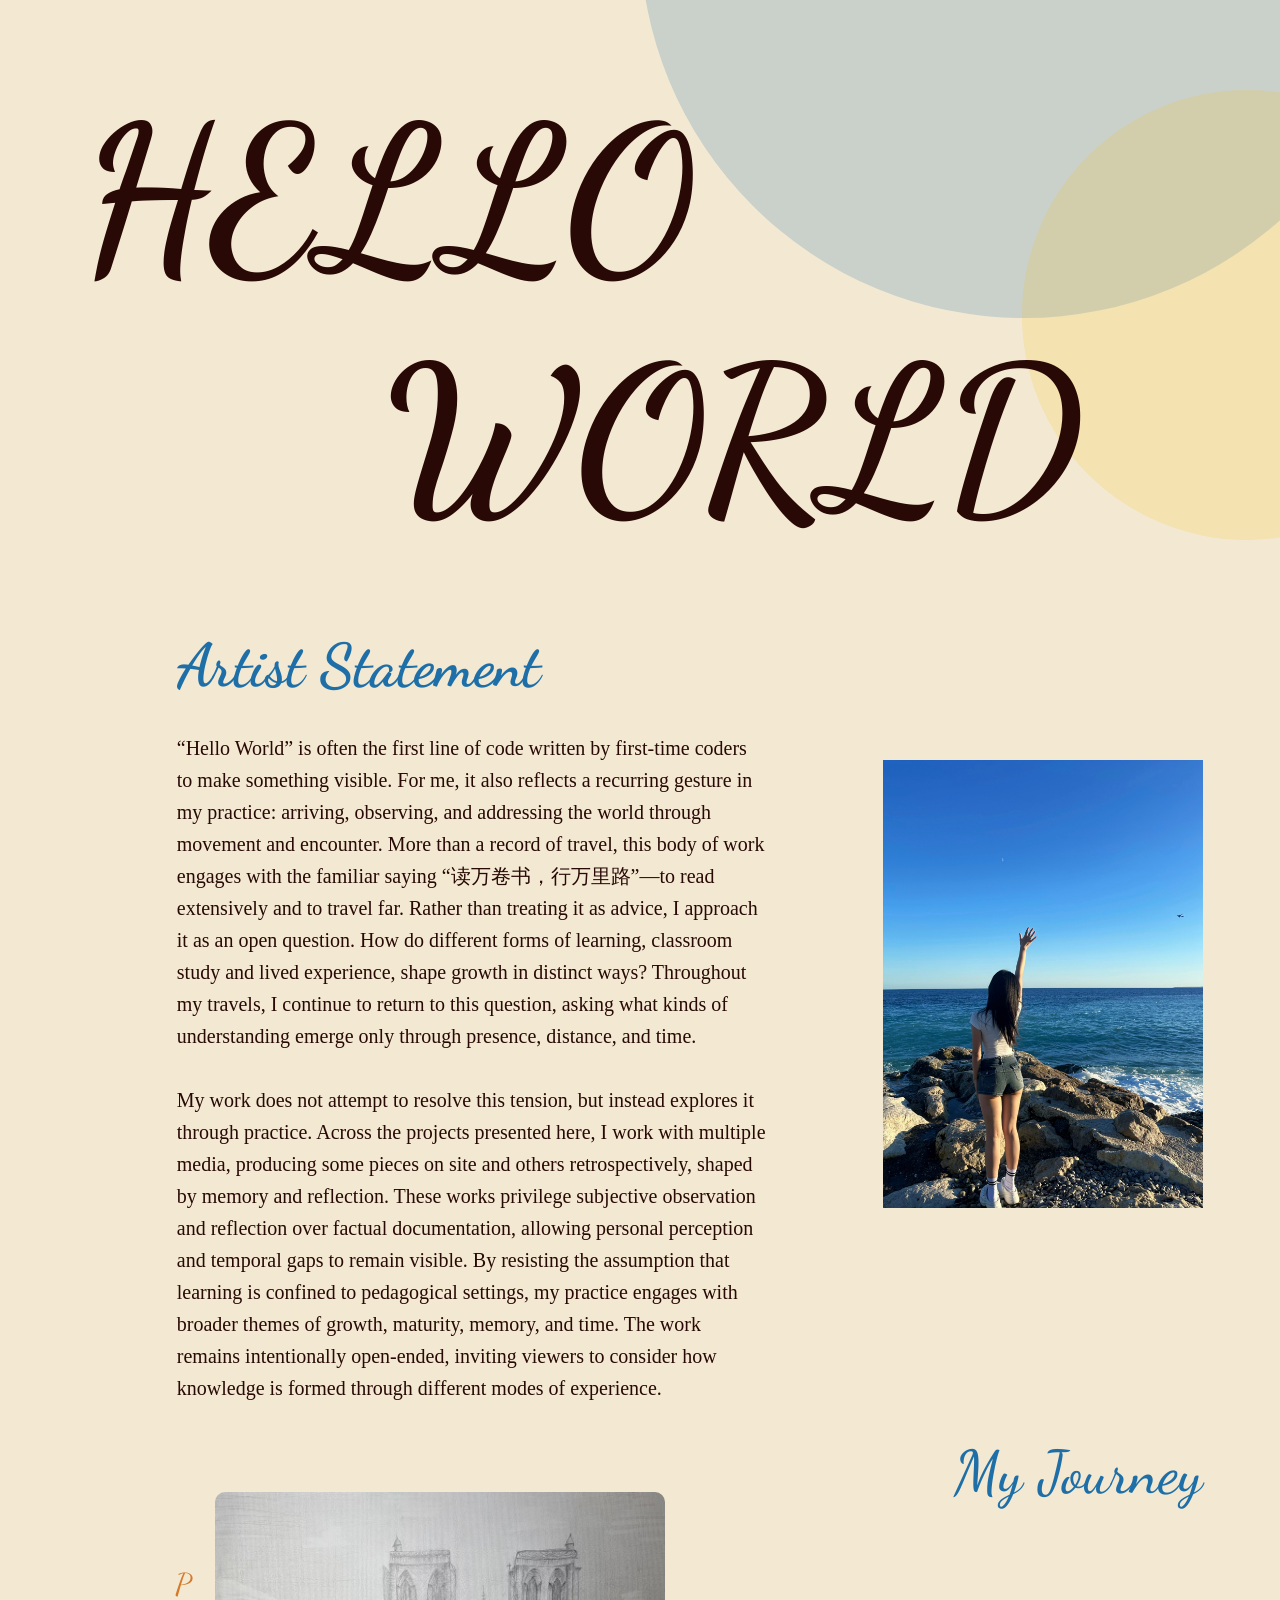
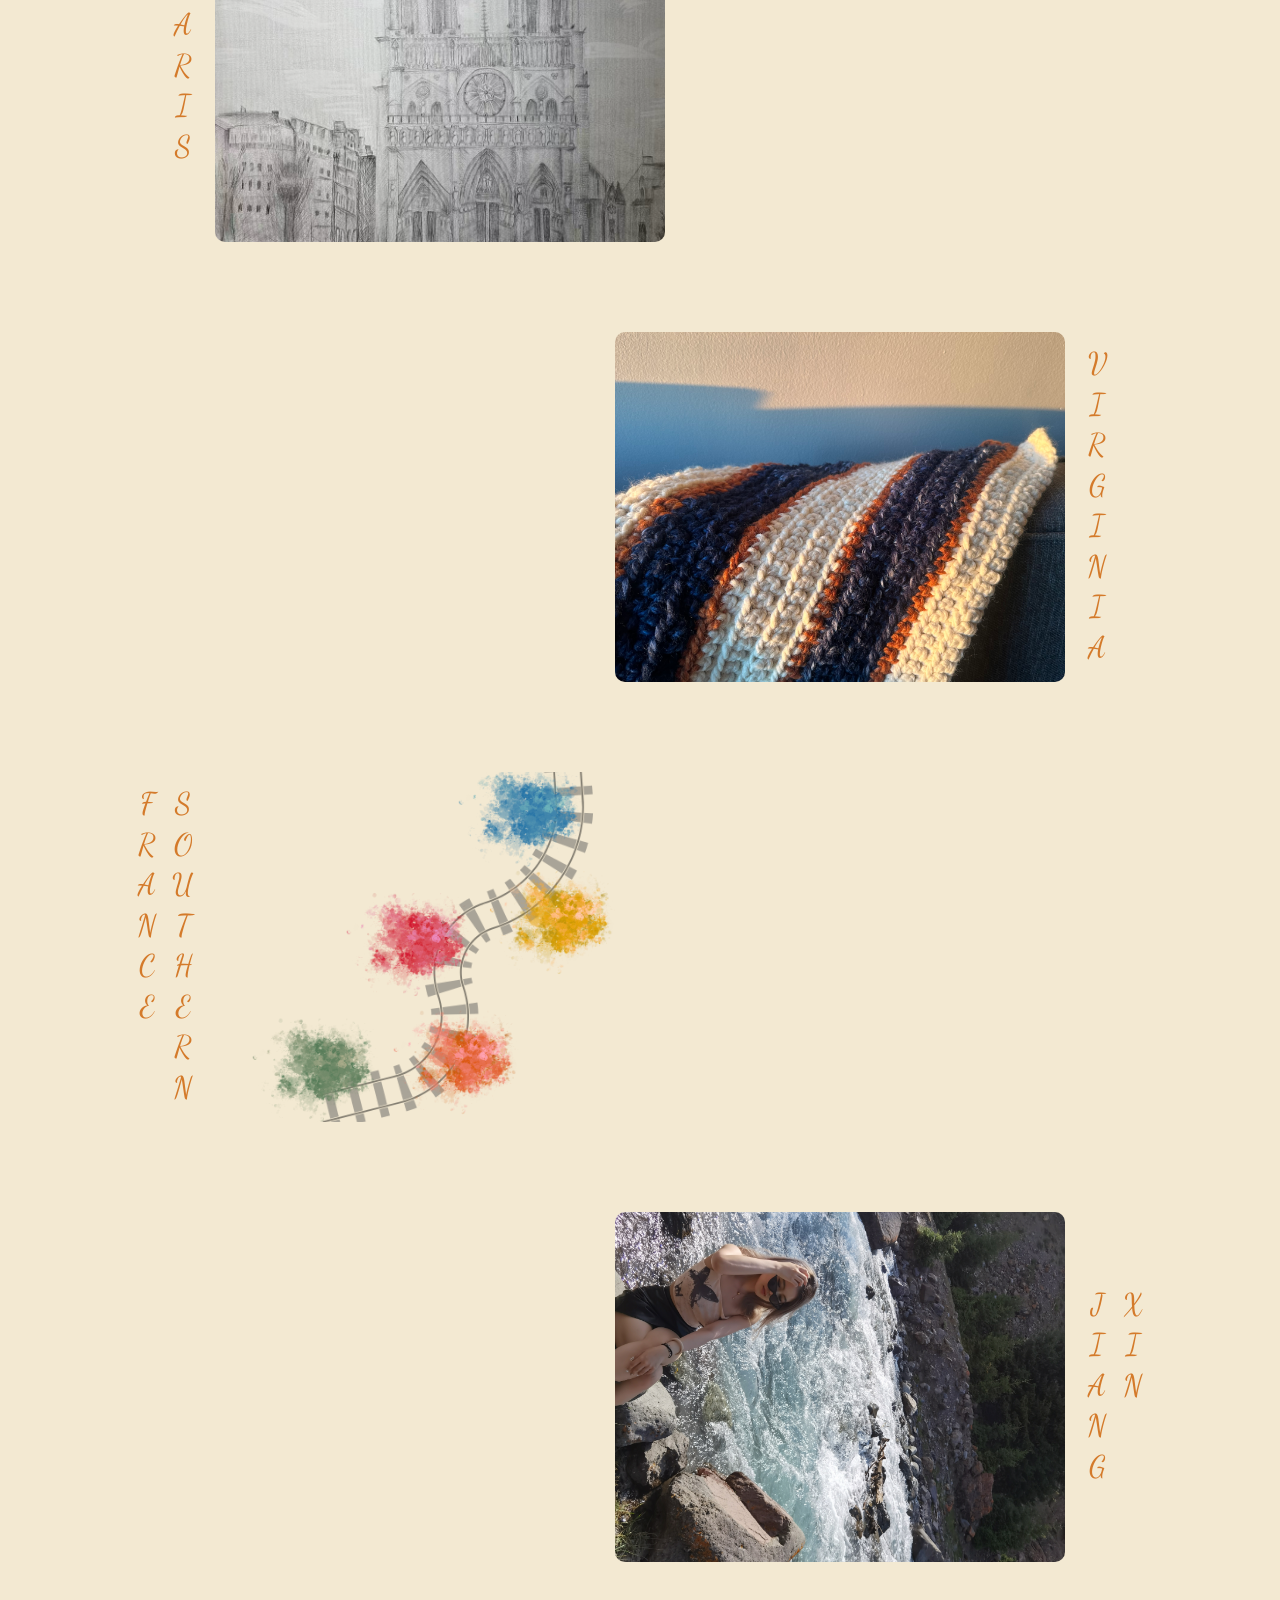
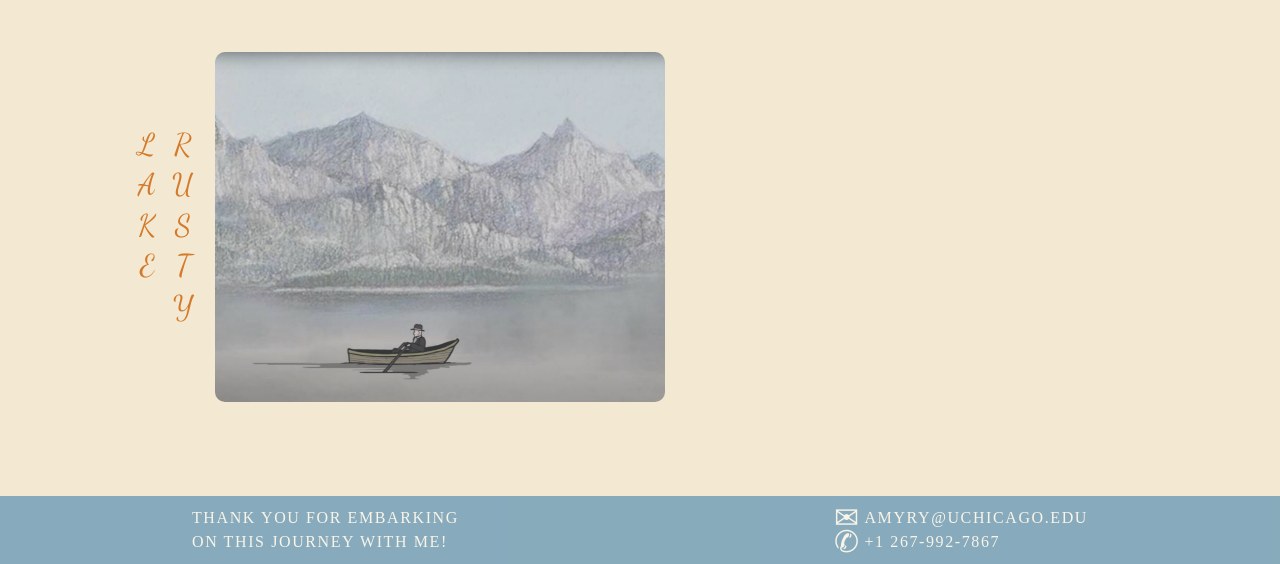
==== commit 3221a6e0: "3/3" ====
--- a/index.html
+++ b/index.html
@@ -3,6 +3,8 @@
   <head>
     <meta charset="utf-8" />
     <meta name="viewport" content="width=device-width, initial-scale=1.0" />
+    <meta name="author" content="Amy Ren" />
+    <meta name="description" content="MADD Portfolio" />
     <title>HELLO WORLD</title>
     <link rel="stylesheet" href="styles.css" />
   </head>
@@ -22,7 +24,7 @@
         <br /><br />
         My work does not attempt to resolve this tension, but instead explores it through practice. Across the projects presented here, I work with multiple media, producing some pieces on site and others retrospectively, shaped by memory and reflection. These works privilege subjective observation and reflection over factual documentation, allowing personal perception and temporal gaps to remain visible. By resisting the assumption that learning is confined to pedagogical settings, my practice engages with broader themes of growth, maturity, memory, and time. The work remains intentionally open-ended, inviting viewers to consider how knowledge is formed through different modes of experience.
       </p>
-      <img class="myimage" src="images/homepage.jpg" alt="Portrait photo" />
+      <img class="myimage" src="images/homepage.jpg" alt="my portrait" />
       <h2 class="myjourney-title">My Journey</h2>
     </section>
 
@@ -42,11 +44,11 @@
         </a>
         <a href="xjiang/xjiang.html" class="project project-xjiang">
           <img src="images/xj5.jpeg" alt="Xinjiang" />
-          <span class="label">XIN <br />JIANG</span>
+          <span class="label">XIN <br /> JIANG</span>
         </a>
         <a href="rlake/rlake.html" class="project project-rlake">
           <img src="images/rlake1.png" alt="Rusty Lake" />
-          <span class="label">RUSTY <br />LAKE</span>
+          <span class="label">RUSTY <br /> LAKE</span>
         </a>
       </div>
     </section>
--- a/styles.css
+++ b/styles.css
@@ -16,9 +16,8 @@
   --y3: calc(var(--y1) + (var(--step) * 2));
   --y4: calc(var(--y1) + (var(--step) * 3));
   --y5: calc(var(--y1) + (var(--step) * 4));
-
-  --xL: 32%;
-  --xR: 68%;
+  --xL: 30%;
+  --xR: 70%;
 }
 
 html,
@@ -97,7 +96,7 @@
 
 .artist {
   display: grid;
-  grid-template-columns: minmax(0, 1fr) auto;
+  grid-template-columns: minmax(0, 1fr) fit-content(clamp(220px, 30vw, 320px));
   column-gap: clamp(16px, 4vw, 40px);
   align-items: start;
   margin-left: 100px;
@@ -127,7 +126,6 @@
   align-self: start;
   margin: clamp(15px, 2vw, 20px) var(--side) 0 0;
   text-align: right;
-  white-space: nowrap;
   font-weight: 500;
   line-height: 1.05;
 }
